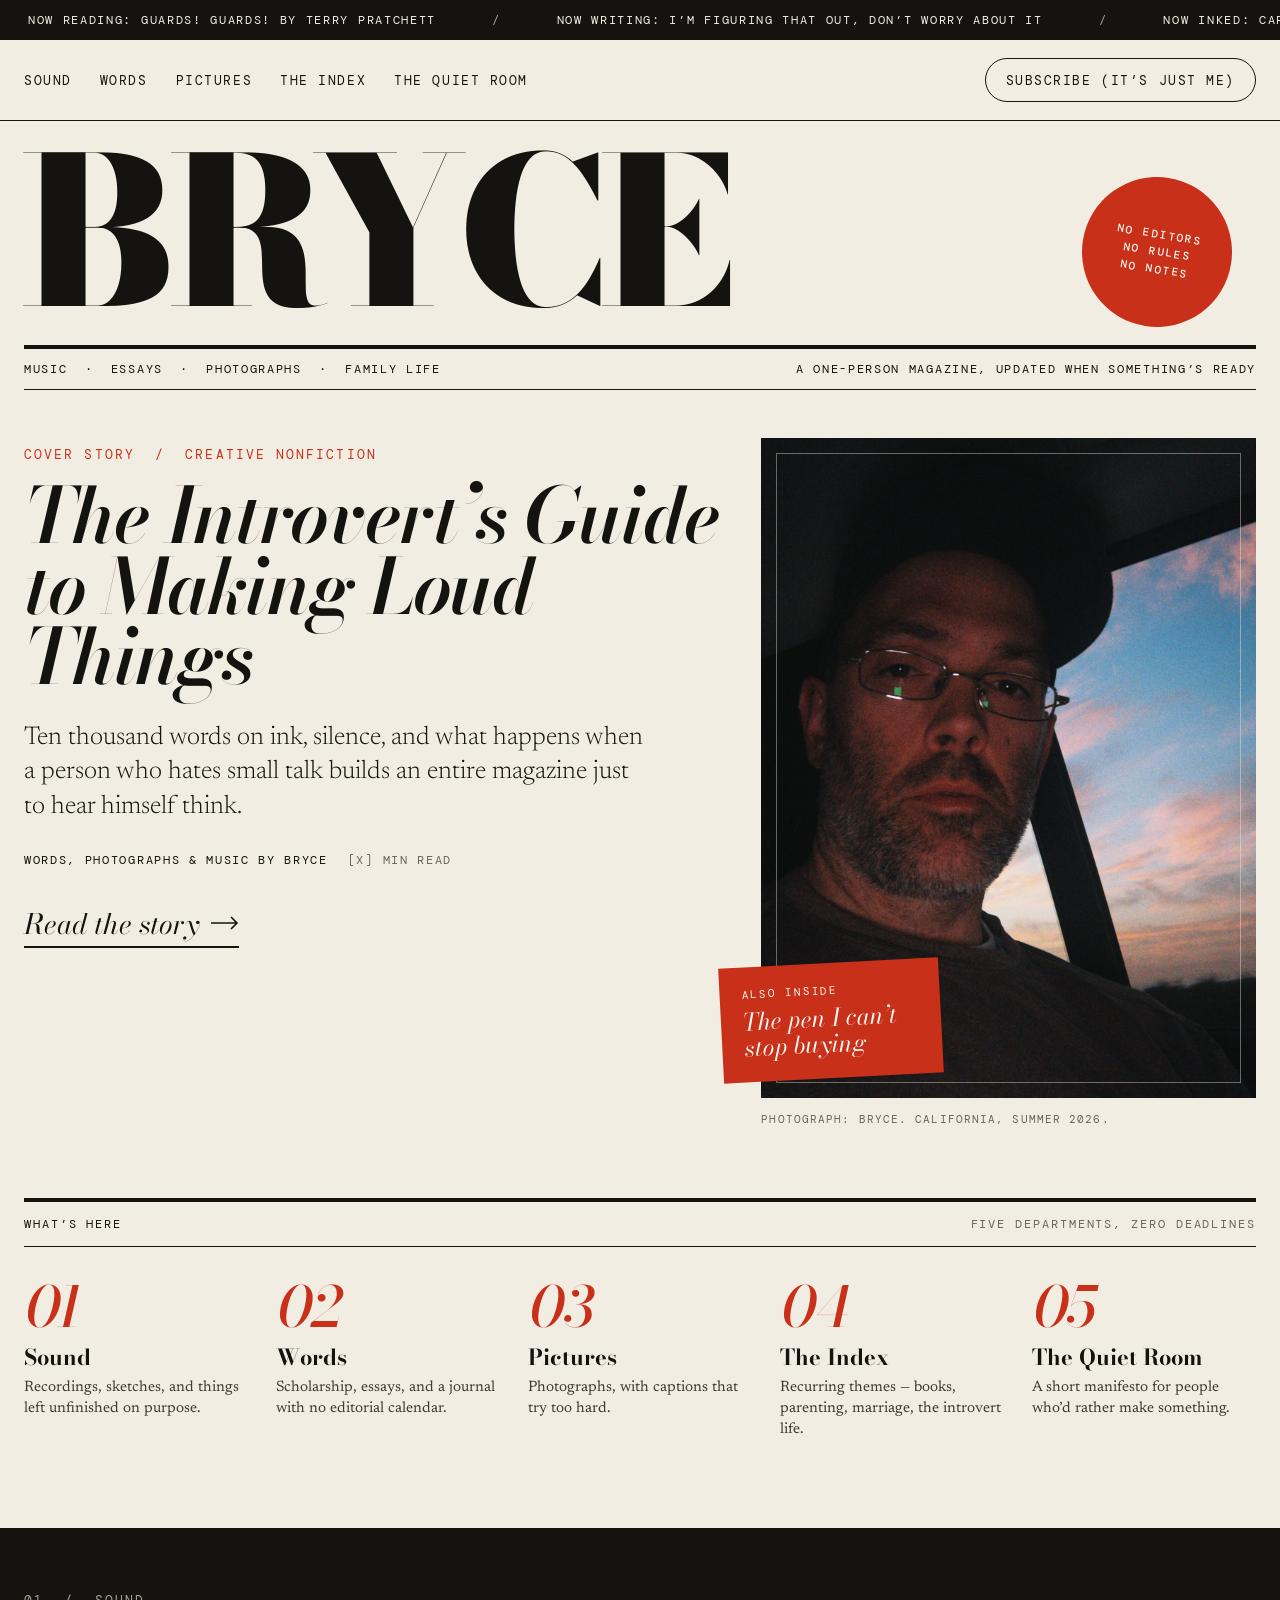
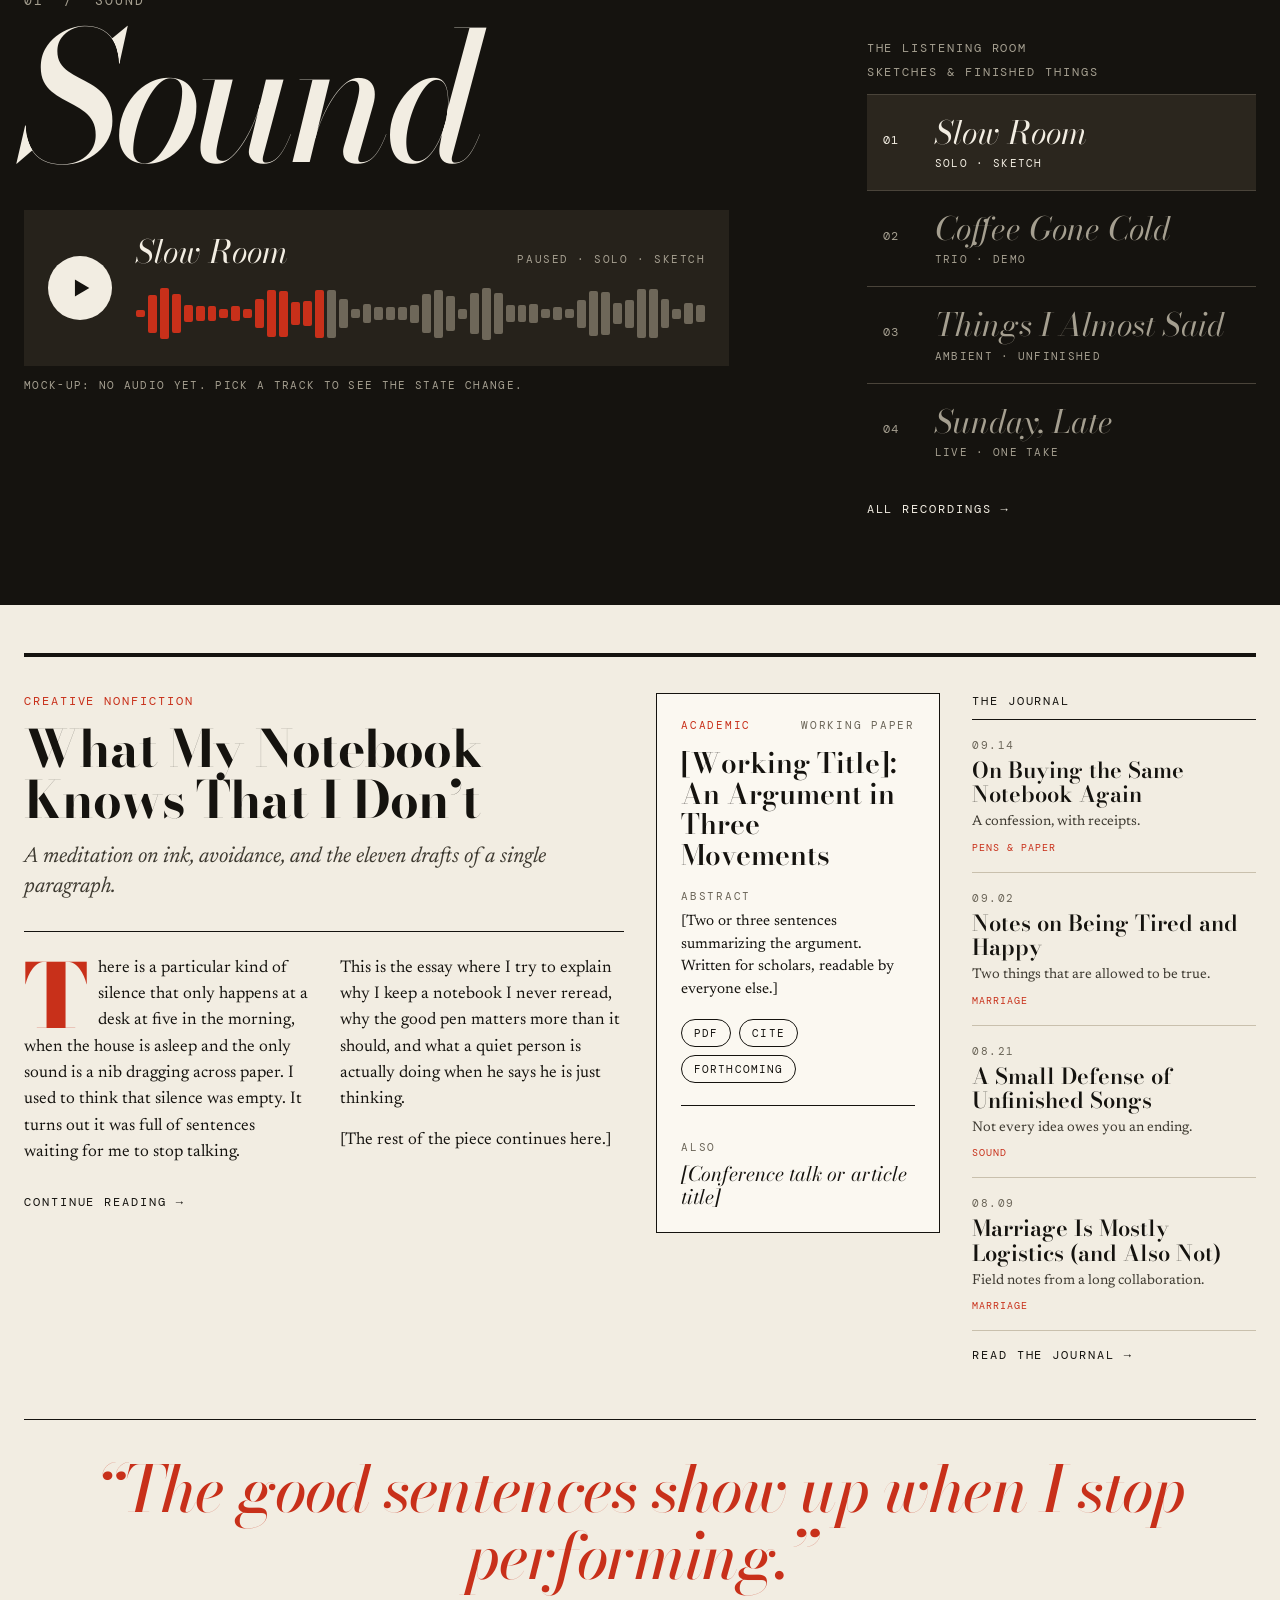
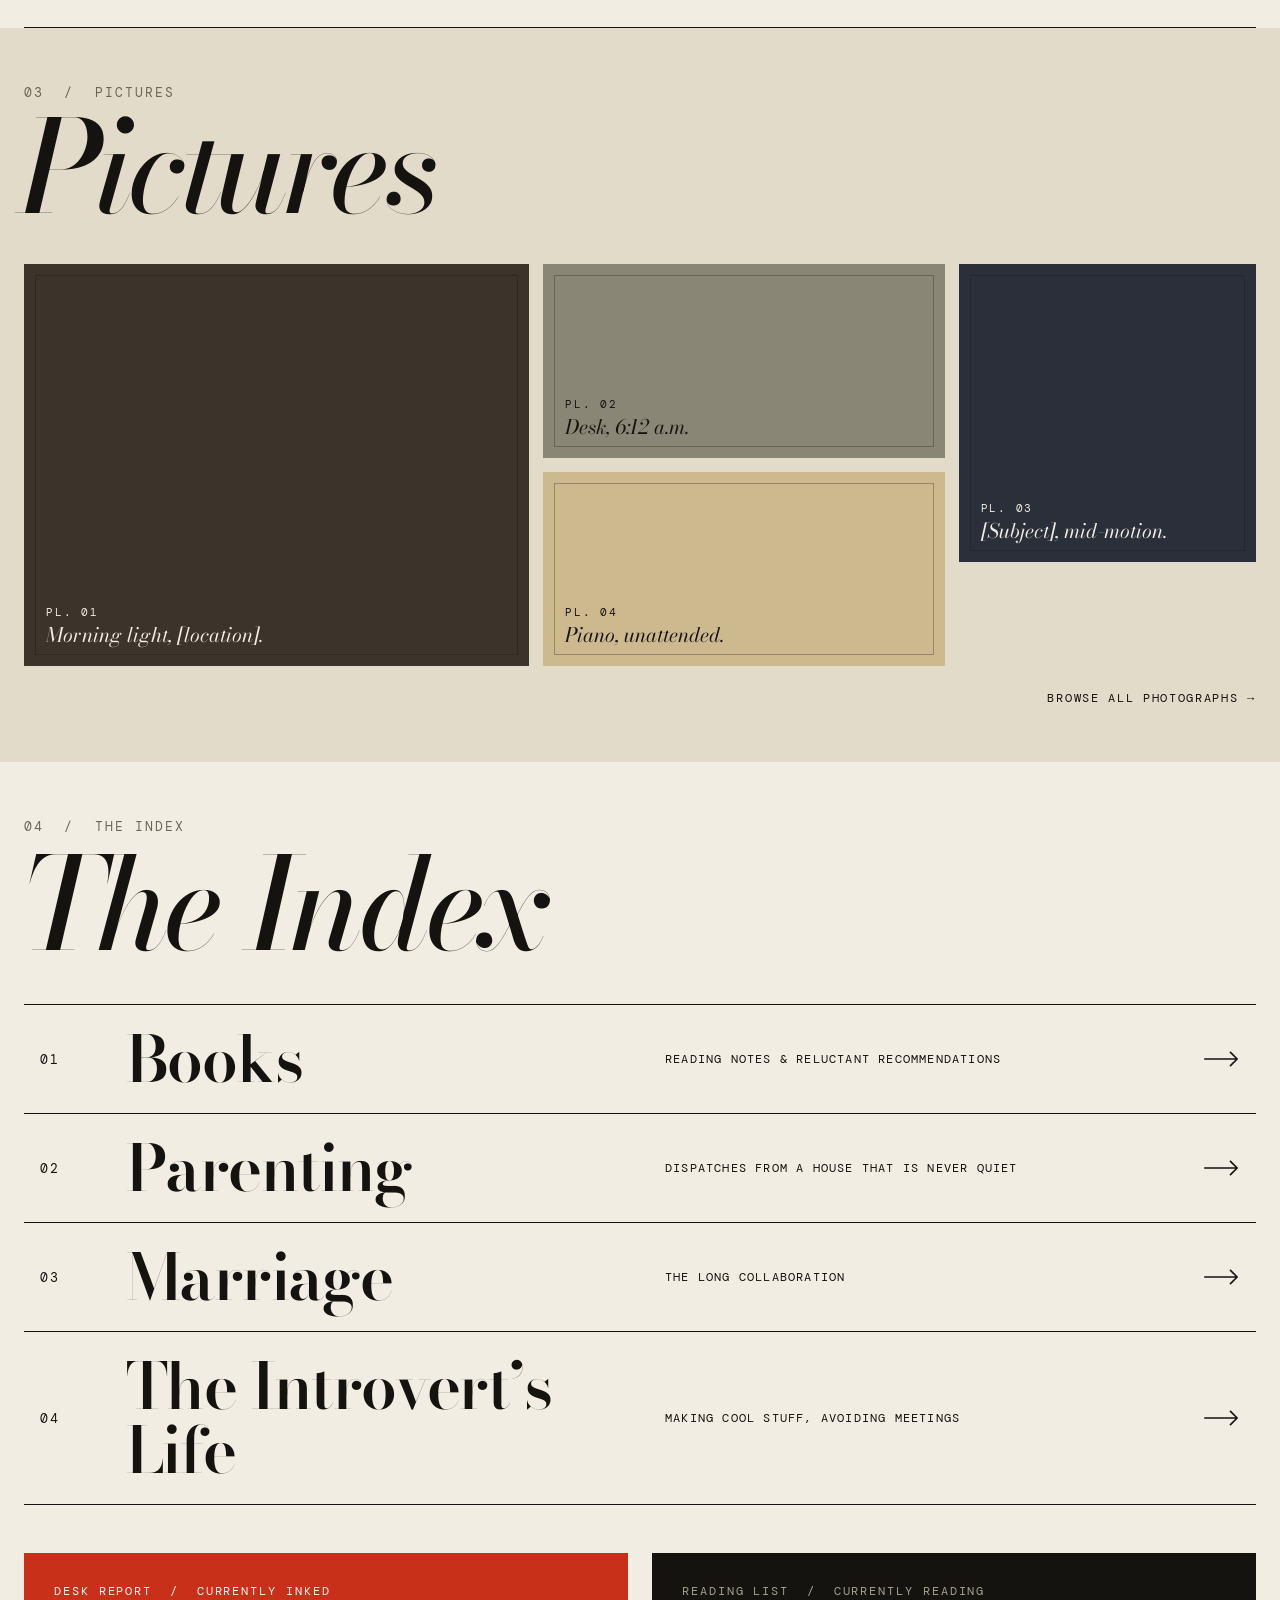
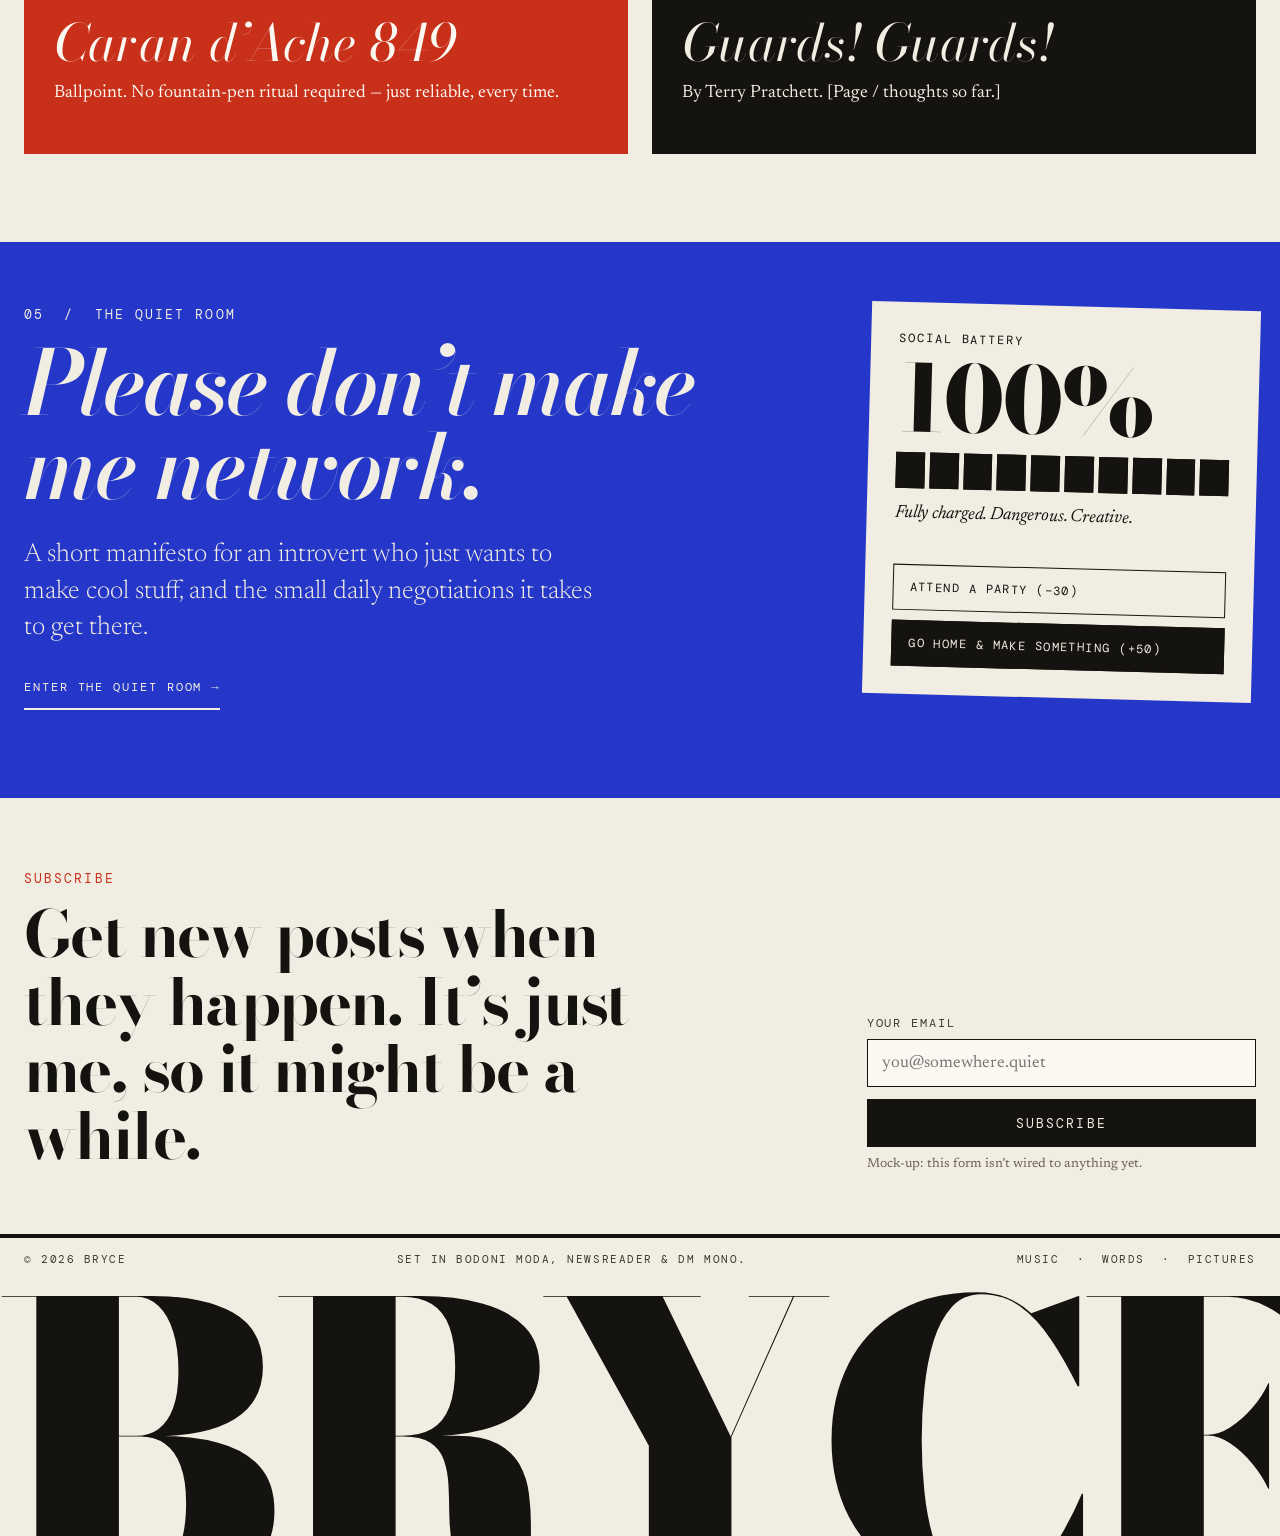
==== index.html @ 4fea15df "Version 1 First upload" ====
<!doctype html>
<html lang="en">
<head>
<meta charset="utf-8">
<meta name="viewport" content="width=device-width, initial-scale=1">
<title>Bryce</title>
<meta name="description" content="A one-person magazine. Music, writing, photographs, and the things I keep circling back to.">
<link rel="preconnect" href="https://fonts.googleapis.com">
<link rel="preconnect" href="https://fonts.gstatic.com" crossorigin>
<link rel="stylesheet" href="https://fonts.googleapis.com/css2?family=Bodoni+Moda:ital,opsz,wght@0,6..96,400..900;1,6..96,400..900&family=DM+Mono:wght@400;500&family=Newsreader:ital,opsz,wght@0,6..72,300..700;1,6..72,300..700&display=swap">
<link rel="stylesheet" href="css/style.css">
</head>
<body>

<div class="ticker">
  <div class="ticker-track" id="ticker-track">
    <!-- duplicated once in JS-free CSS marquee: two copies so the loop is seamless -->
    <span>Now reading: Guards! Guards! by Terry Pratchett</span>
    <span>Now writing: I’m figuring that out, don’t worry about it</span>
    <span>Now inked: Caran d’Ache 849 Ballpoint</span>
    <span>Now listening: [album]</span>
    <span>No editors. No rules. No paid promotion.</span>
    <span>Now reading: Guards! Guards! by Terry Pratchett</span>
    <span>Now writing: I’m figuring that out, don’t worry about it</span>
    <span>Now inked: Caran d’Ache 849 Ballpoint</span>
    <span>Now listening: [album]</span>
    <span>No editors. No rules. No paid promotion.</span>
  </div>
</div>

<nav class="nav">
  <div class="nav-links">
    <a href="sound.html">Sound</a>
    <a href="words.html">Words</a>
    <a href="pictures.html">Pictures</a>
    <a href="the-index.html">The Index</a>
    <a href="quiet-room.html">The Quiet Room</a>
  </div>
  <a class="nav-subscribe" href="#subscribe">Subscribe (it’s just me)</a>
</nav>

<header class="masthead" id="top">
  <h1>Bryce</h1>
  <div class="masthead-badge">No editors<br>No rules<br>No notes</div>
  <div class="masthead-bar">
    <span>Music &nbsp;·&nbsp; Essays &nbsp;·&nbsp; Photographs &nbsp;·&nbsp; Family life</span>
    <span>A one-person magazine, updated when something’s ready</span>
  </div>
</header>

<section class="cover wrap">
  <div class="cover-text">
    <div class="cover-kicker">Cover story &nbsp;/&nbsp; Creative nonfiction</div>
    <h2>The Introvert’s Guide to Making Loud Things</h2>
    <p class="cover-deck">Ten thousand words on ink, silence, and what happens when a person who hates small talk builds an entire magazine just to hear himself think.</p>
    <div class="cover-meta">
      <span>Words, photographs &amp; music by Bryce</span>
      <span class="muted">[X] min read</span>
    </div>
    <a class="cover-cta lnk" href="words.html">Read the story
      <svg width="28" height="14" viewBox="0 0 28 14" fill="none" stroke="#15130F" stroke-width="1.6"><path d="M0 7h26M20 1l6 6-6 6"/></svg>
    </a>
  </div>
  <div class="cover-art">
    <img class="cover-photo" src="images/bryce-cover.jpg" alt="Bryce, cover photograph">
    <div class="cover-sticker">
      <div class="label">Also inside</div>
      <div class="title">The pen I can’t stop buying</div>
    </div>
    <div class="cover-caption">Photograph: Bryce. California, Summer 2026.</div>
  </div>
</section>

<section class="contents wrap">
  <div class="contents-head">
    <span>What’s here</span><span class="muted">Five departments, zero deadlines</span>
  </div>
  <div class="contents-grid">
    <a class="contents-item" href="sound.html"><div class="n">01</div><div class="t">Sound</div><p>Recordings, sketches, and things left unfinished on purpose.</p></a>
    <a class="contents-item" href="words.html"><div class="n">02</div><div class="t">Words</div><p>Scholarship, essays, and a journal with no editorial calendar.</p></a>
    <a class="contents-item" href="pictures.html"><div class="n">03</div><div class="t">Pictures</div><p>Photographs, with captions that try too hard.</p></a>
    <a class="contents-item" href="the-index.html"><div class="n">04</div><div class="t">The Index</div><p>Recurring themes — books, parenting, marriage, the introvert life.</p></a>
    <a class="contents-item" href="quiet-room.html"><div class="n">05</div><div class="t">The Quiet Room</div><p>A short manifesto for people who’d rather make something.</p></a>
  </div>
</section>

<section class="dark">
  <div class="sound-section wrap">
    <div class="sound-main">
      <div class="dept-eyebrow" style="color:var(--dark-mute)">01 &nbsp;/&nbsp; Sound</div>
      <a class="section-link" href="sound.html">
        <h2 style="margin:8px 0 0 -4px;font-family:var(--display);font-style:italic;font-weight:500;font-variation-settings:'opsz' 96;font-size:clamp(56px,14vw,230px);line-height:0.9;letter-spacing:-0.04em;">Sound</h2>
      </a>

      <div class="player">
        <button class="player-btn" id="home-player-btn" aria-label="Play or pause" type="button">
          <svg width="22" height="22" viewBox="0 0 26 26" fill="#15130F"><path d="M7 3v20l17-10z"/></svg>
        </button>
        <div class="player-info">
          <div class="player-row">
            <div class="player-title" id="home-player-title">—</div>
            <div class="player-tag" id="home-player-tag">—</div>
          </div>
          <div class="player-bars" id="home-player-bars"></div>
        </div>
      </div>
      <div class="player-note">Mock-up: no audio yet. Pick a track to see the state change.</div>
    </div>

    <div class="sound-side">
      <div class="track-list-head"><span>The listening room</span><span>Sketches &amp; finished things</span></div>
      <div id="home-track-list"></div>
      <div class="track-foot"><a class="lnk" href="sound.html" style="font-family:var(--mono);font-size:12px;letter-spacing:0.16em;text-transform:uppercase;">All recordings →</a></div>
    </div>
  </div>
</section>

<section class="words-grid wrap">
  <div class="words-cols">
    <article class="feature">
      <div class="feature-kicker">Creative nonfiction</div>
      <a class="section-link" href="words.html"><h2>What My Notebook Knows That I Don’t</h2></a>
      <p class="deck">A meditation on ink, avoidance, and the eleven drafts of a single paragraph.</p>
      <div class="feature-body">
        <p class="dropcap">There is a particular kind of silence that only happens at a desk at five in the morning, when the house is asleep and the only sound is a nib dragging across paper. I used to think that silence was empty. It turns out it was full of sentences waiting for me to stop talking.</p>
        <p>This is the essay where I try to explain why I keep a notebook I never reread, why the good pen matters more than it should, and what a quiet person is actually doing when he says he is just thinking.</p>
        <p>[The rest of the piece continues here.]</p>
      </div>
      <a class="lnk" href="words.html" style="display:inline-block;margin-top:20px;font-family:var(--mono);font-size:12px;letter-spacing:0.16em;text-transform:uppercase;">Continue reading →</a>
    </article>

    <aside class="academic">
      <div class="academic-head"><span class="cat">Academic</span><span class="meta">Working paper</span></div>
      <h3>[Working Title]: An Argument in Three Movements</h3>
      <div class="lbl">Abstract</div>
      <p>[Two or three sentences summarizing the argument. Written for scholars, readable by everyone else.]</p>
      <div class="chips"><span>PDF</span><span>Cite</span><span>Forthcoming</span></div>
      <div class="academic-also">
        <div class="lbl">Also</div>
        <div style="margin-top:8px;font-family:var(--display);font-size:20px;line-height:1.15;font-style:italic;">[Conference talk or article title]</div>
      </div>
    </aside>

    <div class="journal">
      <div class="journal-head">The journal</div>
      <div id="home-journal-list"></div>
      <div style="margin-top:16px;"><a class="lnk" href="words.html" style="font-family:var(--mono);font-size:12px;letter-spacing:0.16em;text-transform:uppercase;">Read the journal →</a></div>
    </div>
  </div>

  <div class="pull-quote"><p>“The good sentences show up when I stop performing.”</p></div>
</section>

<section class="pictures-wrap">
  <div class="dept-hero wrap" style="padding-bottom:0;">
    <div class="dept-eyebrow">03 &nbsp;/&nbsp; Pictures</div>
    <a class="section-link" href="pictures.html"><h1 style="font-size:clamp(48px,10vw,150px);">Pictures</h1></a>
  </div>
  <div class="mosaic wrap">
    <figure style="grid-column:1/6;grid-row:span 4;background:#3B342B;">
      <figcaption class="on-dark"><span class="pl">PL. 01</span><div class="cap">Morning light, [location].</div></figcaption>
    </figure>
    <figure style="grid-column:6/10;grid-row:span 2;background:#8A8676;">
      <figcaption class="on-light"><span class="pl">PL. 02</span><div class="cap">Desk, 6:12 a.m.</div></figcaption>
    </figure>
    <figure style="grid-column:10/13;grid-row:span 3;background:#2A2F3A;">
      <figcaption class="on-dark"><span class="pl">PL. 03</span><div class="cap">[Subject], mid-motion.</div></figcaption>
    </figure>
    <figure style="grid-column:6/10;grid-row:span 2;background:#CDB98E;">
      <figcaption class="on-light"><span class="pl">PL. 04</span><div class="cap">Piano, unattended.</div></figcaption>
    </figure>
  </div>
  <div class="wrap" style="padding:24px 24px 56px;text-align:right;">
    <a class="lnk" href="pictures.html" style="font-family:var(--mono);font-size:12px;letter-spacing:0.14em;text-transform:uppercase;">Browse all photographs →</a>
  </div>
</section>

<section class="wrap" style="padding:56px 24px 0;">
  <div class="dept-eyebrow">04 &nbsp;/&nbsp; The Index</div>
  <a class="section-link" href="the-index.html"><h2 style="margin:8px 0 0 -4px;font-family:var(--display);font-style:italic;font-weight:500;font-variation-settings:'opsz' 96;font-size:clamp(40px,10vw,150px);line-height:0.95;letter-spacing:-0.035em;">The Index</h2></a>
</section>

<section class="index-rows wrap">
  <div class="list">
    <a class="index-row" href="the-index.html">
      <span class="n">01</span><span class="name">Books</span><span class="line">Reading notes &amp; reluctant recommendations</span>
      <svg class="arrow" width="36" height="16" viewBox="0 0 40 18" fill="none" stroke="currentColor" stroke-width="1.8"><path d="M0 9h37M29 1l8 8-8 8"/></svg>
    </a>
    <a class="index-row" href="the-index.html">
      <span class="n">02</span><span class="name">Parenting</span><span class="line">Dispatches from a house that is never quiet</span>
      <svg class="arrow" width="36" height="16" viewBox="0 0 40 18" fill="none" stroke="currentColor" stroke-width="1.8"><path d="M0 9h37M29 1l8 8-8 8"/></svg>
    </a>
    <a class="index-row" href="the-index.html">
      <span class="n">03</span><span class="name">Marriage</span><span class="line">The long collaboration</span>
      <svg class="arrow" width="36" height="16" viewBox="0 0 40 18" fill="none" stroke="currentColor" stroke-width="1.8"><path d="M0 9h37M29 1l8 8-8 8"/></svg>
    </a>
    <a class="index-row" href="the-index.html">
      <span class="n">04</span><span class="name">The Introvert’s Life</span><span class="line">Making cool stuff, avoiding meetings</span>
      <svg class="arrow" width="36" height="16" viewBox="0 0 40 18" fill="none" stroke="currentColor" stroke-width="1.8"><path d="M0 9h37M29 1l8 8-8 8"/></svg>
    </a>
  </div>
</section>

<section class="desk-reports wrap">
  <div class="desk-card red">
    <div class="lbl">Desk report &nbsp;/&nbsp; Currently inked</div>
    <div class="big">Caran d’Ache 849</div>
    <p>Ballpoint. No fountain-pen ritual required — just reliable, every time.</p>
  </div>
  <div class="desk-card dark">
    <div class="lbl" style="color:var(--dark-mute)">Reading list &nbsp;/&nbsp; Currently reading</div>
    <div class="big">Guards! Guards!</div>
    <p>By Terry Pratchett. [Page / thoughts so far.]</p>
  </div>
</section>

<section class="quiet-wrap">
  <div class="quiet-hero wrap">
    <div class="quiet-text">
      <div class="dept-eyebrow" style="color:var(--dark-text)">05 &nbsp;/&nbsp; The Quiet Room</div>
      <a class="section-link" href="quiet-room.html"><h1>Please don’t make me network.</h1></a>
      <p class="lede">A short manifesto for an introvert who just wants to make cool stuff, and the small daily negotiations it takes to get there.</p>
      <a class="lnk" href="quiet-room.html" style="display:inline-flex;align-items:center;min-height:44px;margin-top:20px;font-family:var(--mono);font-size:12px;letter-spacing:0.16em;text-transform:uppercase;border-bottom:2px solid var(--dark-text);">Enter the quiet room →</a>
    </div>
    <div class="battery-card">
      <div class="lbl">Social battery</div>
      <div class="battery-pct" id="home-battery-pct">100%</div>
      <div class="battery-segments" id="home-battery-segments"></div>
      <div class="battery-msg" id="home-battery-msg"></div>
      <div class="battery-buttons">
        <button type="button" id="home-battery-party">Attend a party (−30)</button>
        <button type="button" class="fill" id="home-battery-home">Go home &amp; make something (+50)</button>
      </div>
    </div>
  </div>
</section>

<section class="subscribe wrap" id="subscribe">
  <div class="subscribe-grid">
    <div class="subscribe-text">
      <div class="kicker">Subscribe</div>
      <h2>Get new posts when they happen. It’s just me, so it might be a while.</h2>
    </div>
    <div class="subscribe-form">
      <label for="email">Your email</label>
      <input id="email" type="email" placeholder="you@somewhere.quiet">
      <button type="button">Subscribe</button>
      <div class="subscribe-note">Mock-up: this form isn’t wired to anything yet.</div>
    </div>
  </div>
</section>

<footer class="site-footer wrap">
  <span>© 2026 Bryce</span>
  <span>Set in Bodoni Moda, Newsreader &amp; DM Mono.</span>
  <span>Music &nbsp;·&nbsp; Words &nbsp;·&nbsp; Pictures</span>
</footer>
<div class="wordmark-strip"><div>Bryce</div></div>

<script src="js/script.js"></script>
<script>
  loadJournal('home-journal-list', 4);
  loadSound({
    playerTitleId: 'home-player-title',
    playerTagId: 'home-player-tag',
    playerBtnId: 'home-player-btn',
    playerBarsId: 'home-player-bars',
    listId: 'home-track-list'
  });
  initBattery({
    pctId: 'home-battery-pct',
    segmentsId: 'home-battery-segments',
    msgId: 'home-battery-msg',
    partyBtnId: 'home-battery-party',
    homeBtnId: 'home-battery-home'
  });
</script>
</body>
</html>
---- css/style.css ----
/* ============================================================
   Bryce — shared stylesheet
   One file, used by every page. Edit here to change the look
   of the whole site at once.
   ============================================================ */

:root {
  --paper: #F2EDE2;
  --paper-dark: #E3DBC9;
  --ink: #15130F;
  --ink-soft: #3E3A31;
  --ink-mute: #6B6558;
  --rule: #15130F;
  --accent: #C8301A;
  --blue: #2437C8;
  --cream-card: #FBF8F1;
  --dark-bg: #15130F;
  --dark-card: #26221B;
  --dark-row: #2B261E;
  --dark-text: #F2EDE2;
  --dark-mute: #A59F90;
  --dark-rule: #4A443A;

  --serif: 'Newsreader', Georgia, serif;
  --display: 'Bodoni Moda', serif;
  --mono: 'DM Mono', monospace;
}

* { box-sizing: border-box; }

html {
  scroll-behavior: smooth;
  scroll-padding-top: env(safe-area-inset-top, 0px);
}

body {
  margin: 0;
  background: var(--paper);
  color: var(--ink);
  font-family: var(--serif);
  -webkit-font-smoothing: antialiased;
}

a { color: inherit; text-decoration: none; }
a:focus-visible, button:focus-visible, input:focus-visible {
  outline: 3px solid var(--blue);
  outline-offset: 3px;
}

@media (prefers-reduced-motion: reduce) {
  html { scroll-behavior: auto; }
  * { animation-duration: 0.01ms !important; animation-iteration-count: 1 !important; }
}

.wrap { max-width: 1440px; margin: 0 auto; }

/* ---------- Ticker ---------- */
.ticker {
  background: var(--dark-bg);
  color: var(--dark-text);
  height: 40px;
  overflow: hidden;
  display: flex;
  align-items: center;
  font-family: var(--mono);
  font-size: 12px;
  letter-spacing: 0.14em;
  text-transform: uppercase;
}
.ticker-track {
  display: flex;
  width: max-content;
  animation: tick 70s linear infinite;
}
.ticker-track span { white-space: nowrap; padding: 0 28px; }
.ticker-track span::after { content: "/"; padding-left: 56px; color: var(--dark-mute); }
@keyframes tick { from { transform: translateX(0); } to { transform: translateX(-50%); } }

/* ---------- Nav ---------- */
.nav {
  display: flex;
  justify-content: space-between;
  align-items: center;
  padding: 18px 24px;
  border-bottom: 1px solid var(--rule);
  font-family: var(--mono);
  font-size: 13px;
  letter-spacing: 0.12em;
  text-transform: uppercase;
  flex-wrap: wrap;
  gap: 12px;
}
.nav-home {
  font-family: var(--display);
  font-style: italic;
  font-size: 22px;
  letter-spacing: 0;
  text-transform: none;
}
.nav-links { display: flex; gap: 28px; flex-wrap: wrap; }
.nav a:hover,
.lnk:hover { text-decoration: underline; text-underline-offset: 5px; text-decoration-thickness: 2px; }
.nav-current { color: var(--accent); }
.nav-subscribe {
  display: flex;
  align-items: center;
  min-height: 44px;
  padding: 0 20px;
  border: 1.5px solid var(--rule);
  border-radius: 999px;
}

/* dark-section nav variant */
.nav--dark { border-bottom-color: rgba(242,237,226,0.3); color: var(--dark-text); }
.nav--dark .nav-current { text-decoration: underline; text-underline-offset: 5px; color: var(--dark-text); }

/* ---------- Masthead (home only) ---------- */
.masthead {
  position: relative;
  padding: 28px 24px 0;
}
.masthead h1 {
  margin: 0 0 0 -4px;
  font-family: var(--display);
  font-weight: 900;
  font-variation-settings: 'opsz' 96;
  font-size: clamp(64px, 16vw, 340px);
  line-height: 0.82;
  letter-spacing: -0.045em;
  text-transform: uppercase;
}
.masthead-badge {
  position: absolute;
  top: 56px;
  right: 48px;
  width: 150px;
  height: 150px;
  border-radius: 50%;
  background: var(--accent);
  color: var(--cream-card);
  display: flex;
  align-items: center;
  justify-content: center;
  text-align: center;
  transform: rotate(9deg);
  font-family: var(--mono);
  font-weight: 500;
  font-size: 11px;
  letter-spacing: 0.14em;
  line-height: 1.6;
  text-transform: uppercase;
}
.masthead-bar {
  margin-top: 28px;
  display: flex;
  justify-content: space-between;
  align-items: center;
  flex-wrap: wrap;
  gap: 8px;
  padding: 12px 0;
  border-top: 4px solid var(--rule);
  border-bottom: 1px solid var(--rule);
  font-family: var(--mono);
  font-size: 12px;
  letter-spacing: 0.14em;
  text-transform: uppercase;
}

/* ---------- Department hero (section pages) ---------- */
.dept-hero { padding: 56px 24px 0; }
.dept-eyebrow {
  font-family: var(--mono);
  font-size: 13px;
  letter-spacing: 0.16em;
  text-transform: uppercase;
  color: var(--ink-mute);
}
.dept-hero h1 {
  margin: 8px 0 0 -4px;
  font-family: var(--display);
  font-style: italic;
  font-weight: 500;
  font-variation-settings: 'opsz' 96;
  font-size: clamp(56px, 14vw, 230px);
  line-height: 0.9;
  letter-spacing: -0.04em;
}
.dept-hero p {
  margin: 24px 0 0;
  max-width: 640px;
  font-size: clamp(18px, 2.4vw, 24px);
  line-height: 1.4;
  font-weight: 300;
  color: var(--ink-soft);
}
.section-link { display: block; text-decoration: none; color: inherit; }

/* ---------- Cover story ---------- */
.cover {
  padding: 48px 24px 72px;
  display: grid;
  grid-template-columns: repeat(12, minmax(0,1fr));
  gap: 32px;
  align-items: start;
}
.cover-text { grid-column: 1 / span 7; padding-top: 8px; }
.cover-kicker { font-family: var(--mono); font-size: 13px; letter-spacing: 0.16em; text-transform: uppercase; color: var(--accent); }
.cover-text h2 {
  margin: 18px 0 0;
  font-family: var(--display);
  font-style: italic;
  font-weight: 600;
  font-variation-settings: 'opsz' 96;
  font-size: clamp(36px, 6vw, 112px);
  line-height: 0.92;
  letter-spacing: -0.025em;
}
.cover-deck { margin: 28px 0 0; max-width: 620px; font-size: clamp(17px, 2vw, 26px); line-height: 1.35; font-weight: 300; }
.cover-meta { margin-top: 28px; display: flex; flex-wrap: wrap; align-items: center; gap: 20px; font-family: var(--mono); font-size: 12px; letter-spacing: 0.14em; text-transform: uppercase; }
.cover-meta .muted { color: var(--ink-mute); }
.cover-cta { display: inline-flex; align-items: center; gap: 12px; margin-top: 32px; min-height: 48px; font-family: var(--display); font-size: clamp(18px, 2.4vw, 28px); font-style: italic; border-bottom: 2px solid var(--rule); }
.cover-art { grid-column: 8 / span 5; position: relative; }
.cover-photo { display: block; width: 100%; height: 660px; object-fit: cover; outline: 1px solid rgba(242,237,226,0.4); outline-offset: -16px; }
.cover-sticker {
  position: absolute; left: -40px; bottom: 48px; width: 220px;
  padding: 20px 22px; background: var(--accent); color: var(--cream-card);
  transform: rotate(-3deg);
}
.cover-sticker .label { font-family: var(--mono); font-size: 11px; letter-spacing: 0.16em; text-transform: uppercase; }
.cover-sticker .title { margin-top: 8px; font-family: var(--display); font-style: italic; font-size: 24px; line-height: 1.1; }
.cover-caption { margin-top: 14px; font-family: var(--mono); font-size: 11px; letter-spacing: 0.1em; text-transform: uppercase; color: var(--ink-mute); }

/* ---------- Contents list ---------- */
.contents { padding: 0 24px 88px; }
.contents-head {
  display: flex; justify-content: space-between; align-items: baseline; flex-wrap: wrap; gap: 8px;
  padding: 14px 0; border-top: 4px solid var(--rule); border-bottom: 1px solid var(--rule);
  font-family: var(--mono); font-size: 12px; letter-spacing: 0.16em; text-transform: uppercase;
}
.contents-head .muted { color: var(--ink-mute); }
.contents-grid {
  margin-top: 32px; display: grid;
  grid-template-columns: repeat(5, minmax(0,1fr));
  gap: 28px;
}
.contents-item .n { font-family: var(--display); font-style: italic; font-weight: 500; font-size: 56px; line-height: 1; color: var(--accent); }
.contents-item .t { margin-top: 10px; font-family: var(--display); font-weight: 700; font-size: 22px; line-height: 1.1; }
.contents-item p { margin: 8px 0 0; font-size: 15px; line-height: 1.4; color: var(--ink-soft); }

/* ---------- Dark sections (Sound) ---------- */
.dark { background: var(--dark-bg); color: var(--dark-text); }
.sound-section { padding: 64px 24px 88px; display: grid; grid-template-columns: repeat(12, minmax(0,1fr)); gap: 32px; align-items: start; }
.sound-main { grid-column: 1 / span 7; }
.sound-side { grid-column: 9 / span 4; padding-top: 48px; }

.keyboard { width: 100%; max-width: 700px; display: block; margin-top: 24px; }

.player {
  margin-top: 32px; max-width: 900px; padding: 24px; background: var(--dark-card);
  display: flex; align-items: center; gap: 24px;
}
.player-btn {
  flex: none; width: 64px; height: 64px; border-radius: 50%; border: 0; background: var(--dark-text);
  display: flex; align-items: center; justify-content: center; cursor: pointer;
}
.player-info { flex-grow: 1; min-width: 0; }
.player-row { display: flex; justify-content: space-between; align-items: baseline; gap: 16px; flex-wrap: wrap; }
.player-title { font-family: var(--display); font-style: italic; font-size: clamp(22px, 3vw, 32px); line-height: 1.1; }
.player-tag { font-family: var(--mono); font-size: 11px; letter-spacing: 0.14em; text-transform: uppercase; color: var(--dark-mute); white-space: nowrap; }
.player-bars { margin-top: 16px; display: flex; align-items: center; gap: 3px; height: 56px; }
.player-bars div { flex: 1; border-radius: 2px; background: #6E6759; }
.player-note { margin-top: 12px; font-family: var(--mono); font-size: 11px; letter-spacing: 0.12em; text-transform: uppercase; color: var(--dark-mute); }

.track-list-head { display: flex; justify-content: space-between; padding-bottom: 14px; font-family: var(--mono); font-size: 12px; letter-spacing: 0.16em; text-transform: uppercase; color: var(--dark-mute); flex-wrap: wrap; gap: 8px; }
.track-row {
  display: grid; grid-template-columns: 40px minmax(0,1fr); row-gap: 6px; column-gap: 12px; align-items: baseline;
  width: 100%; box-sizing: border-box; padding: 20px 16px; border: 0; border-top: 1px solid var(--dark-rule);
  text-align: left; cursor: pointer; font-family: var(--display); background: transparent; color: var(--dark-mute);
}
.track-row.active { background: var(--dark-row); color: var(--dark-text); }
.track-row .n { font-family: var(--mono); font-size: 12px; letter-spacing: 0.1em; }
.track-row .t { font-style: italic; font-size: clamp(20px, 2.6vw, 32px); line-height: 1.1; }
.track-row .tag { grid-column: 2; font-family: var(--mono); font-size: 11px; letter-spacing: 0.12em; text-transform: uppercase; }
.track-foot { margin-top: 22px; }

/* ---------- Words layout ---------- */
.words-grid { padding: 48px 24px 0; }
.words-cols { padding-top: 36px; border-top: 4px solid var(--rule); display: grid; grid-template-columns: repeat(12, minmax(0,1fr)); gap: 32px; align-items: start; }
.feature { grid-column: 1 / span 6; }
.feature-kicker { font-family: var(--mono); font-size: 12px; letter-spacing: 0.16em; text-transform: uppercase; color: var(--accent); }
.feature h2 { margin: 14px 0 0; font-family: var(--display); font-weight: 700; font-variation-settings: 'opsz' 96; font-size: clamp(30px, 4vw, 60px); line-height: 1; letter-spacing: -0.02em; }
.feature .deck { margin: 18px 0 0; font-size: clamp(16px, 2vw, 22px); line-height: 1.35; font-style: italic; color: var(--ink-soft); }
.feature-body { margin-top: 28px; padding-top: 24px; border-top: 1px solid var(--rule); column-count: 2; column-gap: 32px; font-size: 17px; line-height: 1.55; }
.feature-body p { margin: 0 0 14px; }
.dropcap::first-letter { font-family: var(--display); font-weight: 900; font-size: 5.2em; float: left; line-height: 0.78; padding: 6px 10px 0 0; color: var(--accent); }

.academic { grid-column: 7 / span 3; background: var(--cream-card); border: 1.5px solid var(--rule); padding: 24px; }
.academic-head { display: flex; justify-content: space-between; font-family: var(--mono); font-size: 11px; letter-spacing: 0.16em; text-transform: uppercase; }
.academic-head .cat { color: var(--accent); }
.academic-head .meta { color: var(--ink-mute); }
.academic h3 { margin: 16px 0 0; font-family: var(--display); font-weight: 600; font-size: 28px; line-height: 1.1; }
.academic .lbl { margin-top: 18px; font-family: var(--mono); font-size: 11px; letter-spacing: 0.16em; text-transform: uppercase; color: var(--ink-mute); }
.academic p { margin: 8px 0 0; font-size: 15px; line-height: 1.5; }
.chips { margin-top: 18px; display: flex; flex-wrap: wrap; gap: 8px; font-family: var(--mono); font-size: 11px; letter-spacing: 0.1em; text-transform: uppercase; }
.chips span { padding: 6px 12px; border: 1px solid var(--rule); border-radius: 999px; }
.academic-also { margin-top: 22px; padding-top: 16px; border-top: 1px solid var(--rule); }

.journal { grid-column: 10 / span 3; }
.journal-head { padding-bottom: 10px; border-bottom: 1.5px solid var(--rule); font-family: var(--mono); font-size: 12px; letter-spacing: 0.16em; text-transform: uppercase; }
.journal-entry { display: block; padding: 18px 0; border-bottom: 1px solid #C9C0AD; }
.journal-entry .date { font-family: var(--mono); font-size: 11px; letter-spacing: 0.14em; color: var(--ink-mute); }
.journal-entry .t { margin-top: 6px; font-family: var(--display); font-weight: 600; font-size: 22px; line-height: 1.12; }
.journal-entry .line { margin-top: 6px; font-size: 14px; line-height: 1.4; color: var(--ink-soft); }
.journal-entry .tag { margin-top: 8px; font-family: var(--mono); font-size: 10px; letter-spacing: 0.1em; text-transform: uppercase; color: var(--accent); }
.journal-empty { padding: 18px 0; font-size: 14px; color: var(--ink-mute); }

.pull-quote { margin-top: 56px; padding: 36px 24px; border-top: 1px solid var(--rule); border-bottom: 1px solid var(--rule); text-align: center; }
.pull-quote p { margin: 0; font-family: var(--display); font-style: italic; font-weight: 500; font-variation-settings: 'opsz' 96; font-size: clamp(28px, 5vw, 88px); line-height: 1.05; letter-spacing: -0.025em; color: var(--accent); }

/* ---------- Pictures ---------- */
.pictures-wrap { background: var(--paper-dark); }
.mosaic {
  padding: 40px 24px 0; display: grid;
  grid-template-columns: repeat(12, minmax(0,1fr));
  grid-auto-rows: 90px;
  gap: 14px;
}
.mosaic figure { margin: 0; position: relative; outline: 1px solid rgba(21,19,15,0.3); outline-offset: -12px; }
.mosaic figcaption { position: absolute; left: 22px; bottom: 20px; right: 22px; }
.mosaic figcaption .pl { font-family: var(--mono); font-size: 11px; letter-spacing: 0.16em; }
.mosaic figcaption .cap { margin-top: 4px; font-family: var(--display); font-style: italic; font-size: 20px; line-height: 1.1; }
.on-light { color: var(--ink); }
.on-dark { color: var(--dark-text); }

.contact-sheet { padding: 48px 24px 88px; }
.contact-sheet .frame { background: var(--dark-bg); padding: 12px 16px 14px; }
.sprocket { height: 9px; background: repeating-linear-gradient(90deg, var(--paper-dark) 0 10px, transparent 10px 24px); opacity: 0.9; }
.contact-strip { margin: 10px 0; display: flex; gap: 10px; overflow-x: auto; }
.contact-strip .shot { flex: 1 0 90px; height: 100px; position: relative; min-width: 90px; }
.contact-strip .shot span { position: absolute; left: 6px; bottom: 6px; font-family: var(--mono); font-size: 10px; letter-spacing: 0.1em; color: var(--dark-text); }
.contact-foot { margin-top: 14px; font-family: var(--mono); font-size: 12px; letter-spacing: 0.14em; text-transform: uppercase; color: var(--ink-mute); }

/* ---------- The Index ---------- */
.index-rows { padding: 40px 24px 0; }
.index-rows .list { border-bottom: 1px solid var(--rule); }
.index-row {
  display: grid; grid-template-columns: 70px minmax(0,1fr) 1fr 36px; align-items: center; column-gap: 16px;
  padding: 22px 16px; border-top: 1px solid var(--rule); transition: background .2s, color .2s;
}
.index-row:hover { background: var(--dark-bg); color: var(--dark-text); }
.index-row:hover .arrow { transform: translateX(10px); }
.index-row .n { font-family: var(--mono); font-size: 13px; letter-spacing: 0.14em; }
.index-row .name { font-family: var(--display); font-weight: 600; font-variation-settings: 'opsz' 96; font-size: clamp(32px, 5vw, 80px); line-height: 1; letter-spacing: -0.025em; }
.index-row .line { font-family: var(--mono); font-size: 12px; letter-spacing: 0.1em; text-transform: uppercase; line-height: 1.6; }
.index-row .arrow { transition: transform .2s; justify-self: end; }

.desk-reports { padding: 48px 24px 88px; display: grid; grid-template-columns: repeat(2, minmax(0,1fr)); gap: 24px; }
.desk-card { padding: 30px; }
.desk-card.red { background: var(--accent); color: var(--cream-card); }
.desk-card.dark { background: var(--dark-bg); color: var(--dark-text); }
.desk-card .lbl { font-family: var(--mono); font-size: 12px; letter-spacing: 0.16em; text-transform: uppercase; }
.desk-card .big { margin-top: 18px; font-family: var(--display); font-style: italic; font-size: clamp(32px, 4vw, 52px); line-height: 1; }
.desk-card p { margin-top: 12px; font-size: 18px; line-height: 1.4; }

/* ---------- Quiet Room ---------- */
.quiet-wrap { background: var(--blue); color: var(--dark-text); }
.quiet-hero { padding: 64px 24px 88px; display: grid; grid-template-columns: repeat(12, minmax(0,1fr)); gap: 32px; align-items: start; }
.quiet-text { grid-column: 1 / span 7; }
.quiet-text h1 { margin: 18px 0 0; font-family: var(--display); font-style: italic; font-weight: 600; font-variation-settings: 'opsz' 96; font-size: clamp(32px, 7vw, 124px); line-height: 0.94; letter-spacing: -0.03em; }
.quiet-text p.lede { margin: 28px 0 0; max-width: 580px; font-size: clamp(18px, 2.4vw, 26px); line-height: 1.4; font-weight: 300; }
.quiet-text .manifesto { margin-top: 32px; max-width: 580px; font-size: 18px; line-height: 1.6; }
.quiet-text .manifesto p { margin: 0 0 16px; }

.battery-card { grid-column: 9 / span 4; background: var(--paper); color: var(--ink); padding: 28px; transform: rotate(1.5deg); }
.battery-card .lbl { font-family: var(--mono); font-size: 12px; letter-spacing: 0.16em; text-transform: uppercase; }
.battery-pct { margin-top: 6px; font-family: var(--display); font-weight: 800; font-variation-settings: 'opsz' 96; font-size: 92px; line-height: 1; letter-spacing: -0.03em; }
.battery-segments { margin-top: 8px; display: flex; gap: 5px; }
.battery-segments div { flex: 1; height: 36px; border: 2px solid var(--rule); background: transparent; }
.battery-msg { margin-top: 14px; min-height: 48px; font-size: 18px; line-height: 1.3; font-style: italic; }
.battery-buttons { margin-top: 14px; display: flex; flex-direction: column; gap: 10px; }
.battery-buttons button {
  min-height: 46px; padding: 0 16px; border: 1.5px solid var(--rule); background: transparent; color: var(--rule);
  font-family: var(--mono); font-size: 12px; letter-spacing: 0.12em; text-transform: uppercase; text-align: left; cursor: pointer;
}
.battery-buttons button.fill { background: var(--rule); color: var(--paper); }

/* ---------- Subscribe + footer (home) ---------- */
.subscribe { padding: 72px 24px 0; }
.subscribe-grid { display: grid; grid-template-columns: repeat(12, minmax(0,1fr)); gap: 32px; align-items: end; }
.subscribe-text { grid-column: 1 / span 7; }
.subscribe-text .kicker { font-family: var(--mono); font-size: 13px; letter-spacing: 0.16em; text-transform: uppercase; color: var(--accent); }
.subscribe-text h2 { margin: 14px 0 0; font-family: var(--display); font-weight: 700; font-variation-settings: 'opsz' 96; font-size: clamp(30px, 5vw, 76px); line-height: 1.05; letter-spacing: -0.025em; }
.subscribe-form { grid-column: 9 / span 4; }
.subscribe-form label { display: block; font-family: var(--mono); font-size: 12px; letter-spacing: 0.16em; text-transform: uppercase; color: var(--ink-soft); }
.subscribe-form input { box-sizing: border-box; width: 100%; height: 48px; margin-top: 8px; padding: 0 14px; border: 1.5px solid var(--rule); background: var(--cream-card); font-family: var(--serif); font-size: 17px; color: var(--ink); }
.subscribe-form button { margin-top: 12px; width: 100%; min-height: 48px; border: 0; background: var(--rule); color: var(--paper); font-family: var(--mono); font-size: 13px; letter-spacing: 0.16em; text-transform: uppercase; cursor: pointer; }
.subscribe-note { margin-top: 10px; font-size: 13px; color: var(--ink-mute); }

.site-footer { margin-top: 64px; padding: 14px 24px; display: flex; justify-content: space-between; flex-wrap: wrap; gap: 8px; border-top: 4px solid var(--rule); font-family: var(--mono); font-size: 11px; letter-spacing: 0.14em; text-transform: uppercase; color: var(--ink-soft); }
.wordmark-strip { height: clamp(90px, 20vw, 290px); overflow: hidden; margin-left: -4px; }
.wordmark-strip div { white-space: nowrap; font-family: var(--display); font-weight: 900; font-variation-settings: 'opsz' 96; font-size: clamp(120px, 30vw, 440px); line-height: 0.86; letter-spacing: -0.045em; text-transform: uppercase; }

.simple-footer { padding: 48px 24px; text-align: center; font-family: var(--mono); font-size: 11px; letter-spacing: 0.14em; text-transform: uppercase; color: var(--ink-mute); }

/* ---------- Responsive ---------- */
@media (max-width: 900px) {
  .cover, .sound-section, .words-cols, .quiet-hero, .subscribe-grid { grid-template-columns: 1fr; }
  .cover-text, .cover-art, .sound-main, .sound-side,
  .feature, .academic, .journal,
  .quiet-text, .battery-card,
  .subscribe-text, .subscribe-form { grid-column: 1 / -1; }
  .feature-body { column-count: 1; }
  .cover-sticker { position: static; margin-top: 16px; transform: none; width: auto; }
  .cover-photo { height: 420px; }
  .contents-grid { grid-template-columns: repeat(2, minmax(0,1fr)); }
  .desk-reports { grid-template-columns: 1fr; }
  .index-row { grid-template-columns: 44px minmax(0,1fr) auto; }
  .index-row .line { display: none; }
  .mosaic { grid-auto-rows: 70px; }
}
@media (max-width: 560px) {
  .contents-grid { grid-template-columns: 1fr; }
  .nav-links { gap: 16px; }
}
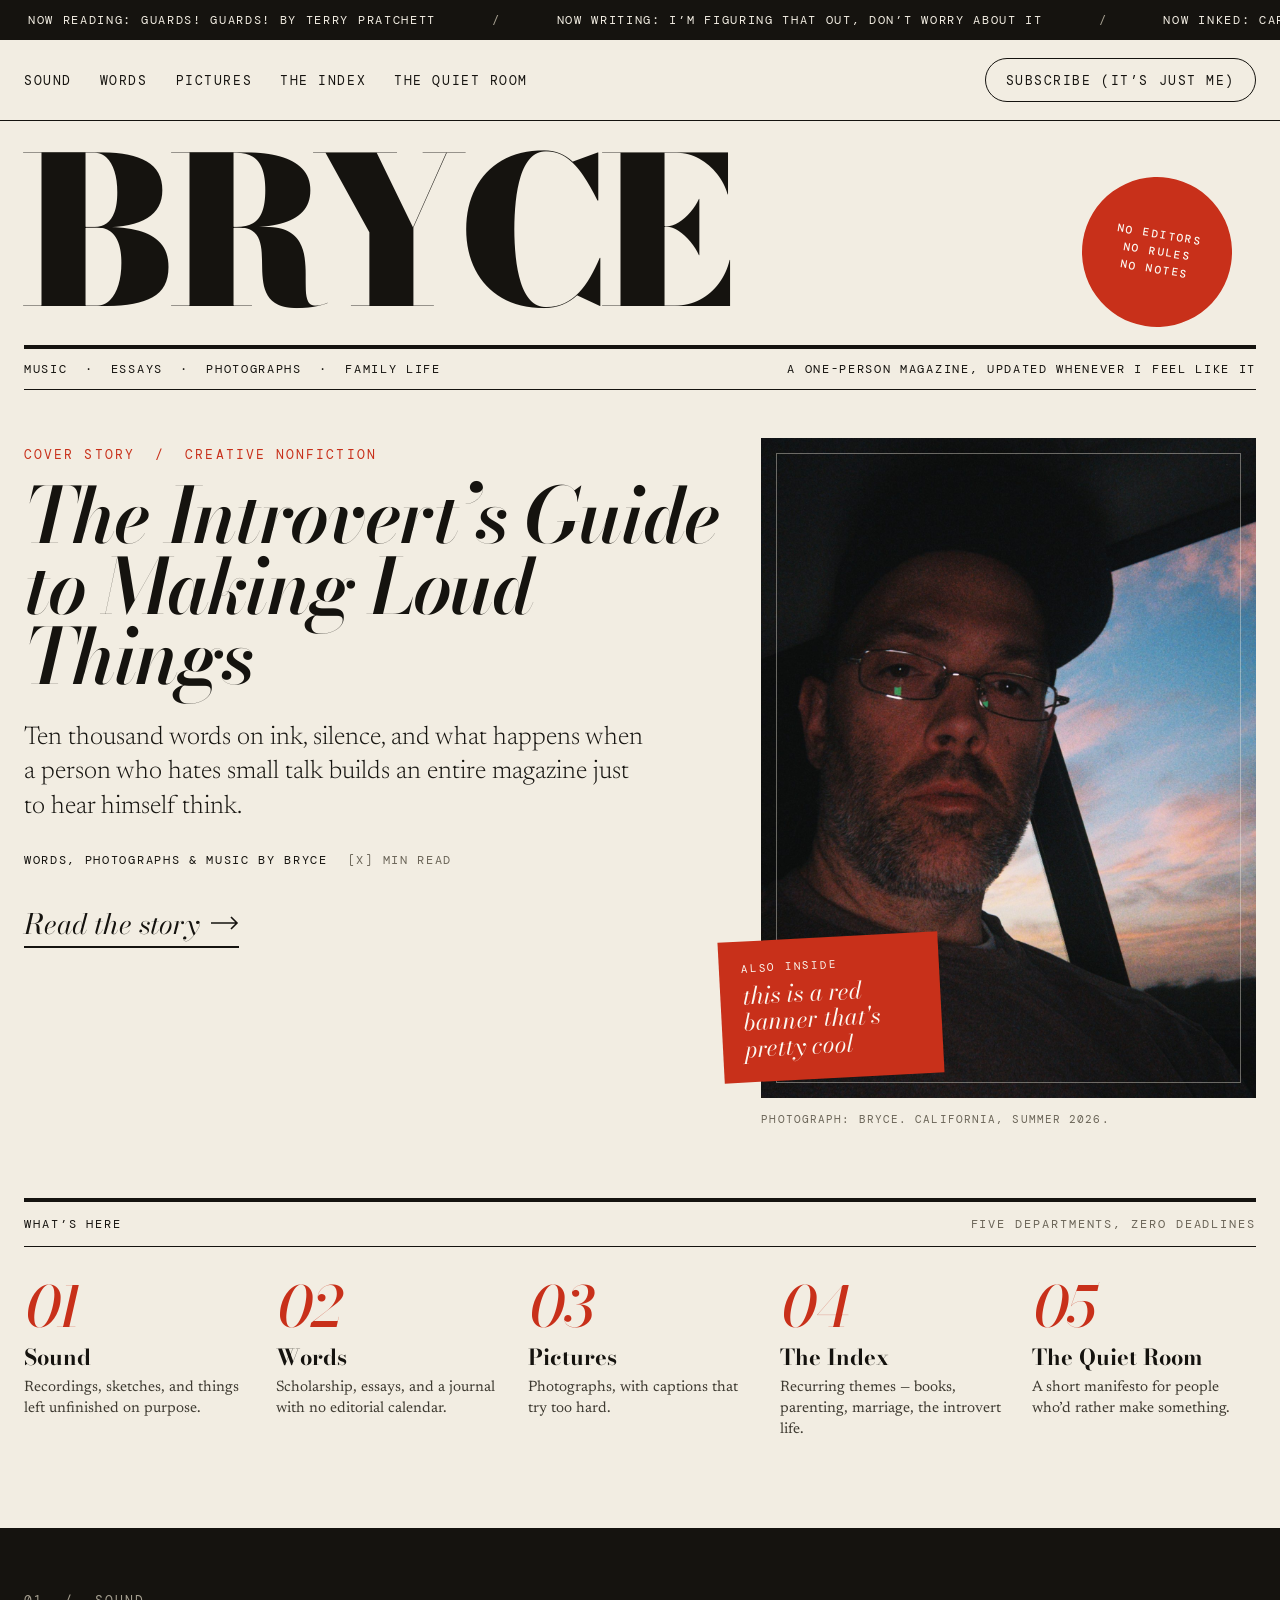
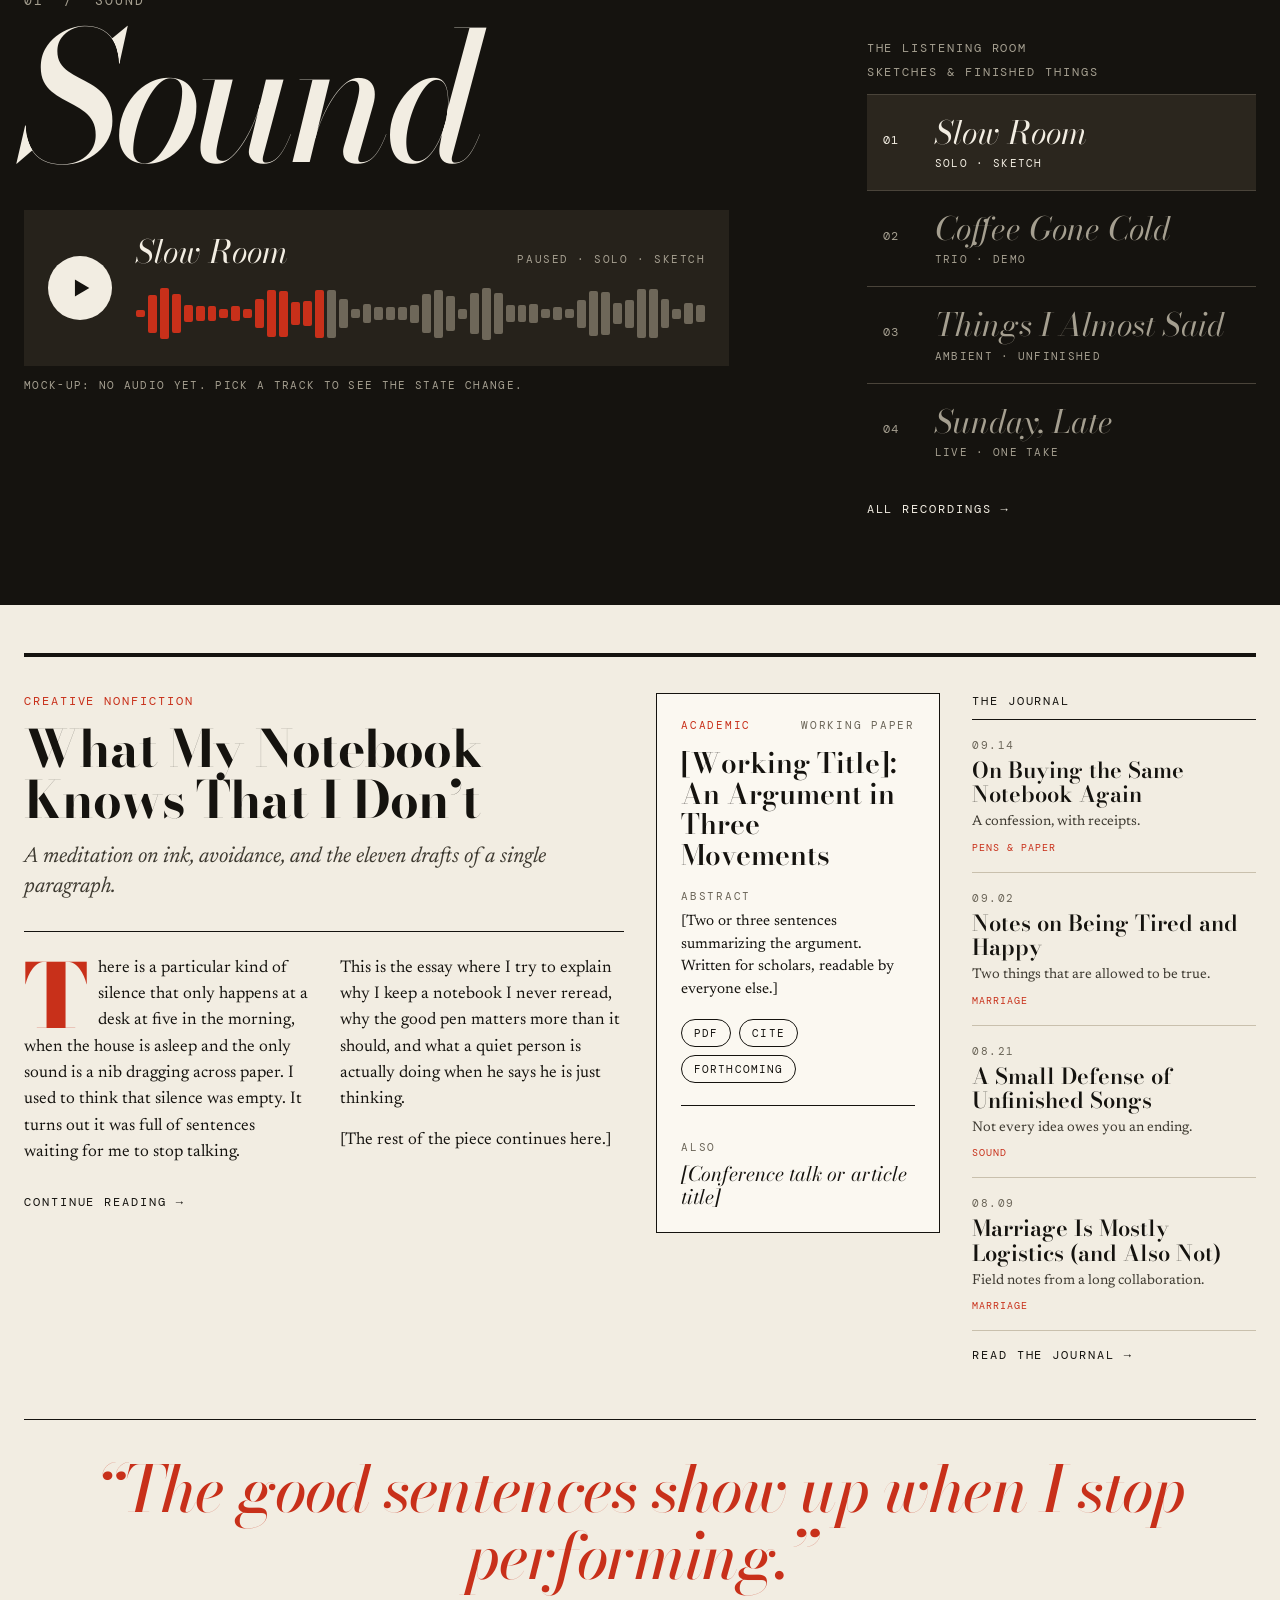
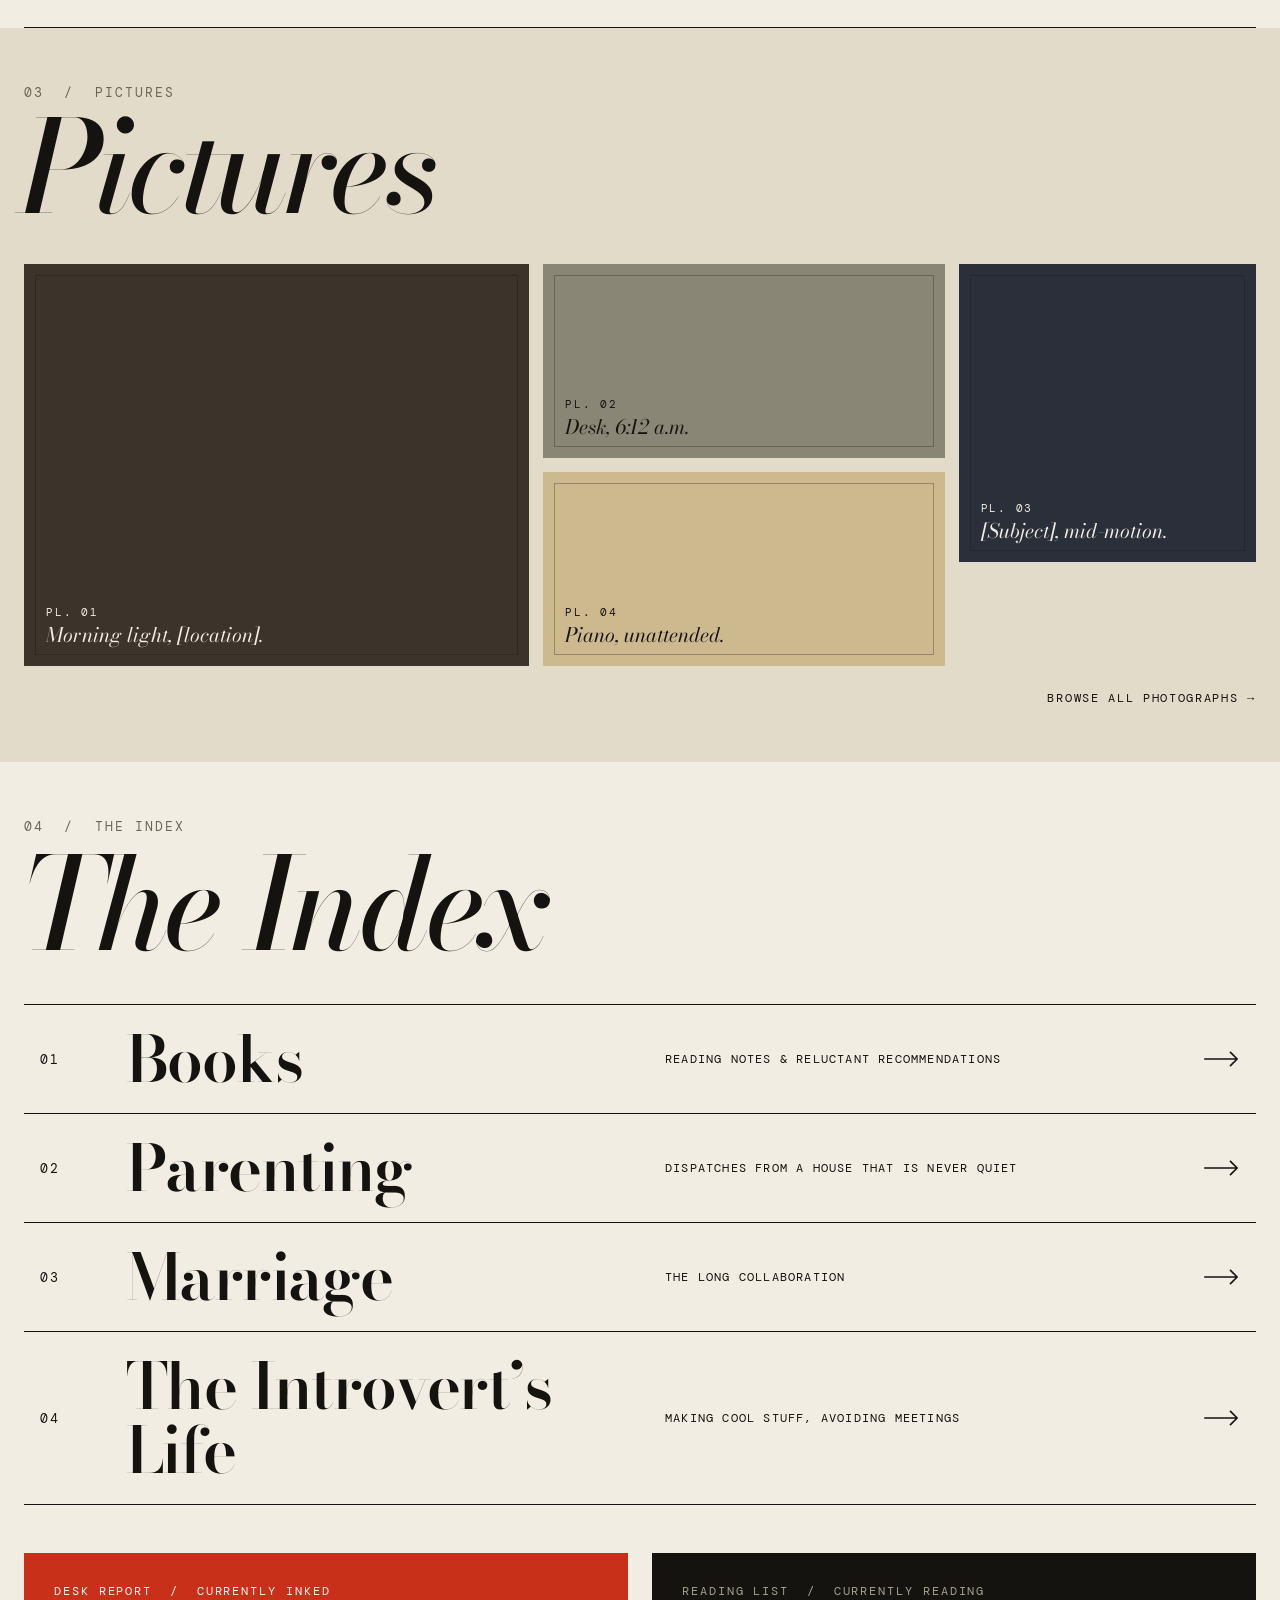
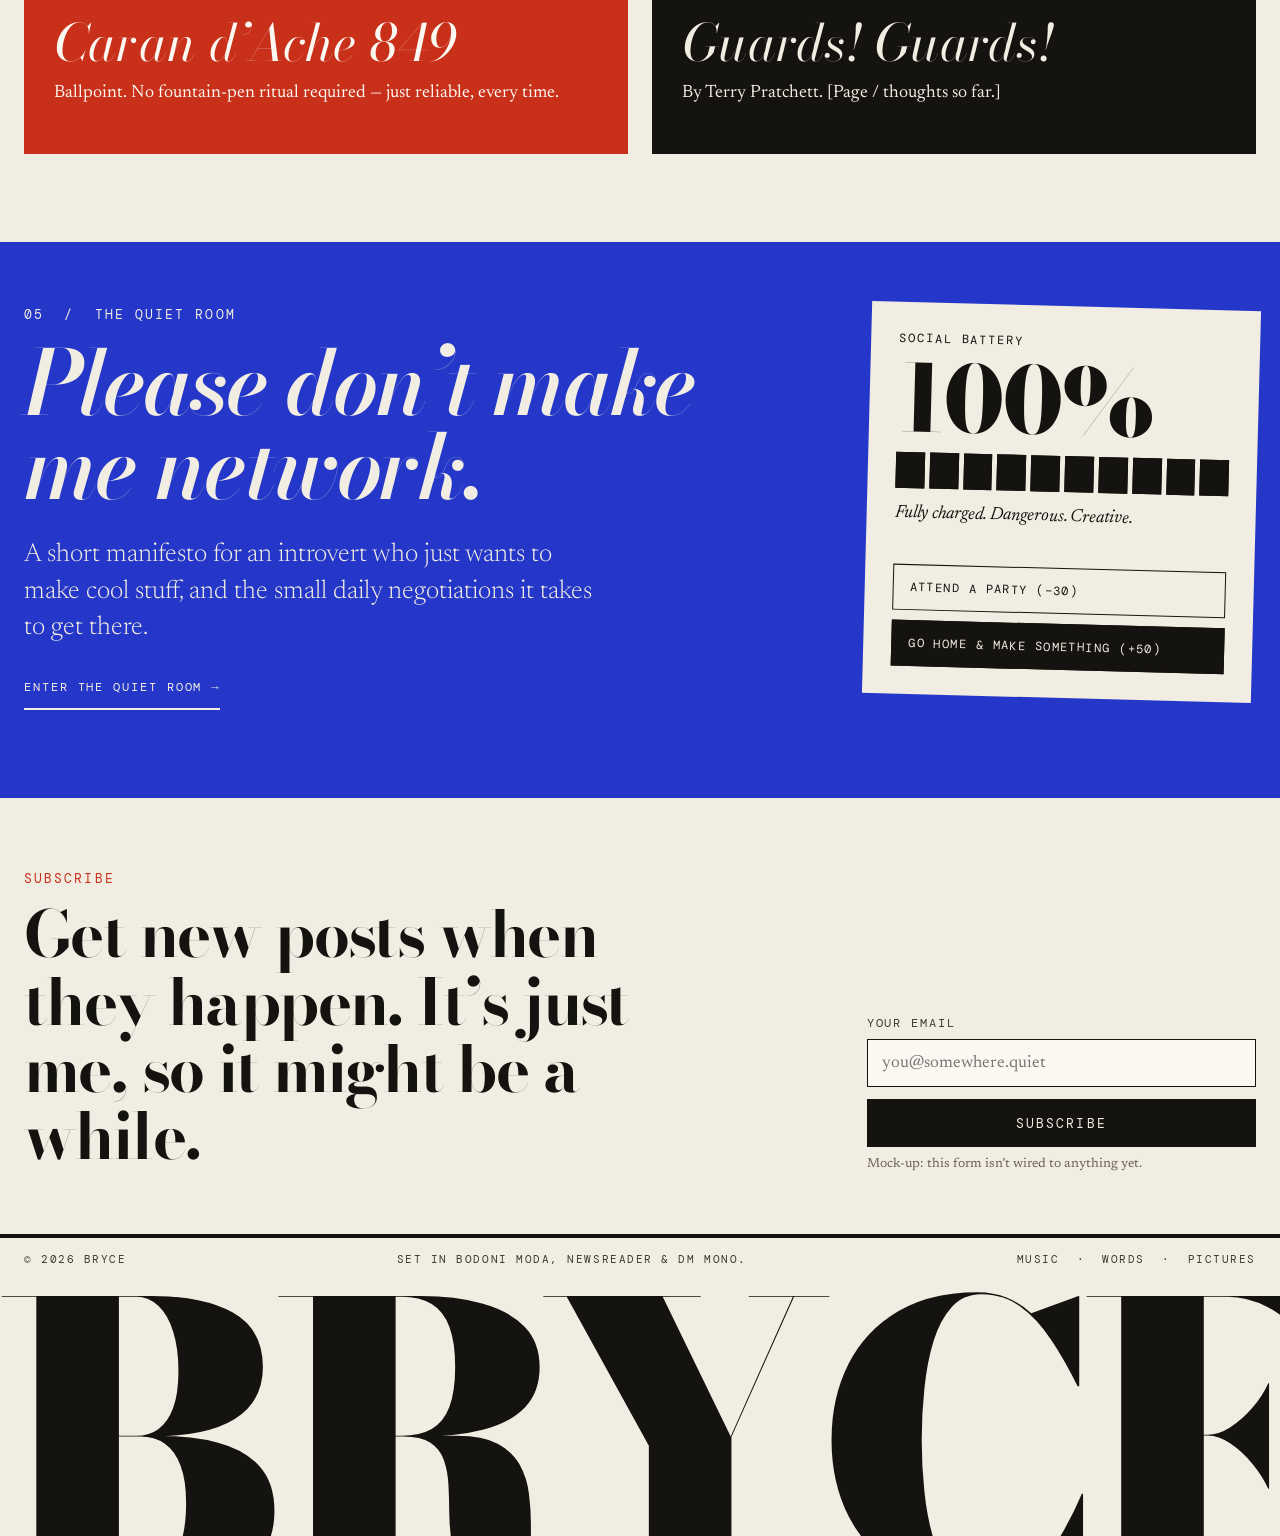
==== commit 56e3c94b: "Update index.html" ====
--- a/index.html
+++ b/index.html
@@ -18,12 +18,12 @@
     <span>Now reading: Guards! Guards! by Terry Pratchett</span>
     <span>Now writing: I’m figuring that out, don’t worry about it</span>
     <span>Now inked: Caran d’Ache 849 Ballpoint</span>
-    <span>Now listening: [album]</span>
+    <span>Now listening: Busta Rhymes new album</span>
     <span>No editors. No rules. No paid promotion.</span>
     <span>Now reading: Guards! Guards! by Terry Pratchett</span>
     <span>Now writing: I’m figuring that out, don’t worry about it</span>
     <span>Now inked: Caran d’Ache 849 Ballpoint</span>
-    <span>Now listening: [album]</span>
+    <span>Now listening: The Rest is Science pod</span>
     <span>No editors. No rules. No paid promotion.</span>
   </div>
 </div>
@@ -44,7 +44,7 @@
   <div class="masthead-badge">No editors<br>No rules<br>No notes</div>
   <div class="masthead-bar">
     <span>Music &nbsp;·&nbsp; Essays &nbsp;·&nbsp; Photographs &nbsp;·&nbsp; Family life</span>
-    <span>A one-person magazine, updated when something’s ready</span>
+    <span>A one-person magazine, updated whenever I feel like it</span>
   </div>
 </header>
 
@@ -65,7 +65,7 @@
     <img class="cover-photo" src="images/bryce-cover.jpg" alt="Bryce, cover photograph">
     <div class="cover-sticker">
       <div class="label">Also inside</div>
-      <div class="title">The pen I can’t stop buying</div>
+      <div class="title">this is a red banner that's pretty cool</div>
     </div>
     <div class="cover-caption">Photograph: Bryce. California, Summer 2026.</div>
   </div>
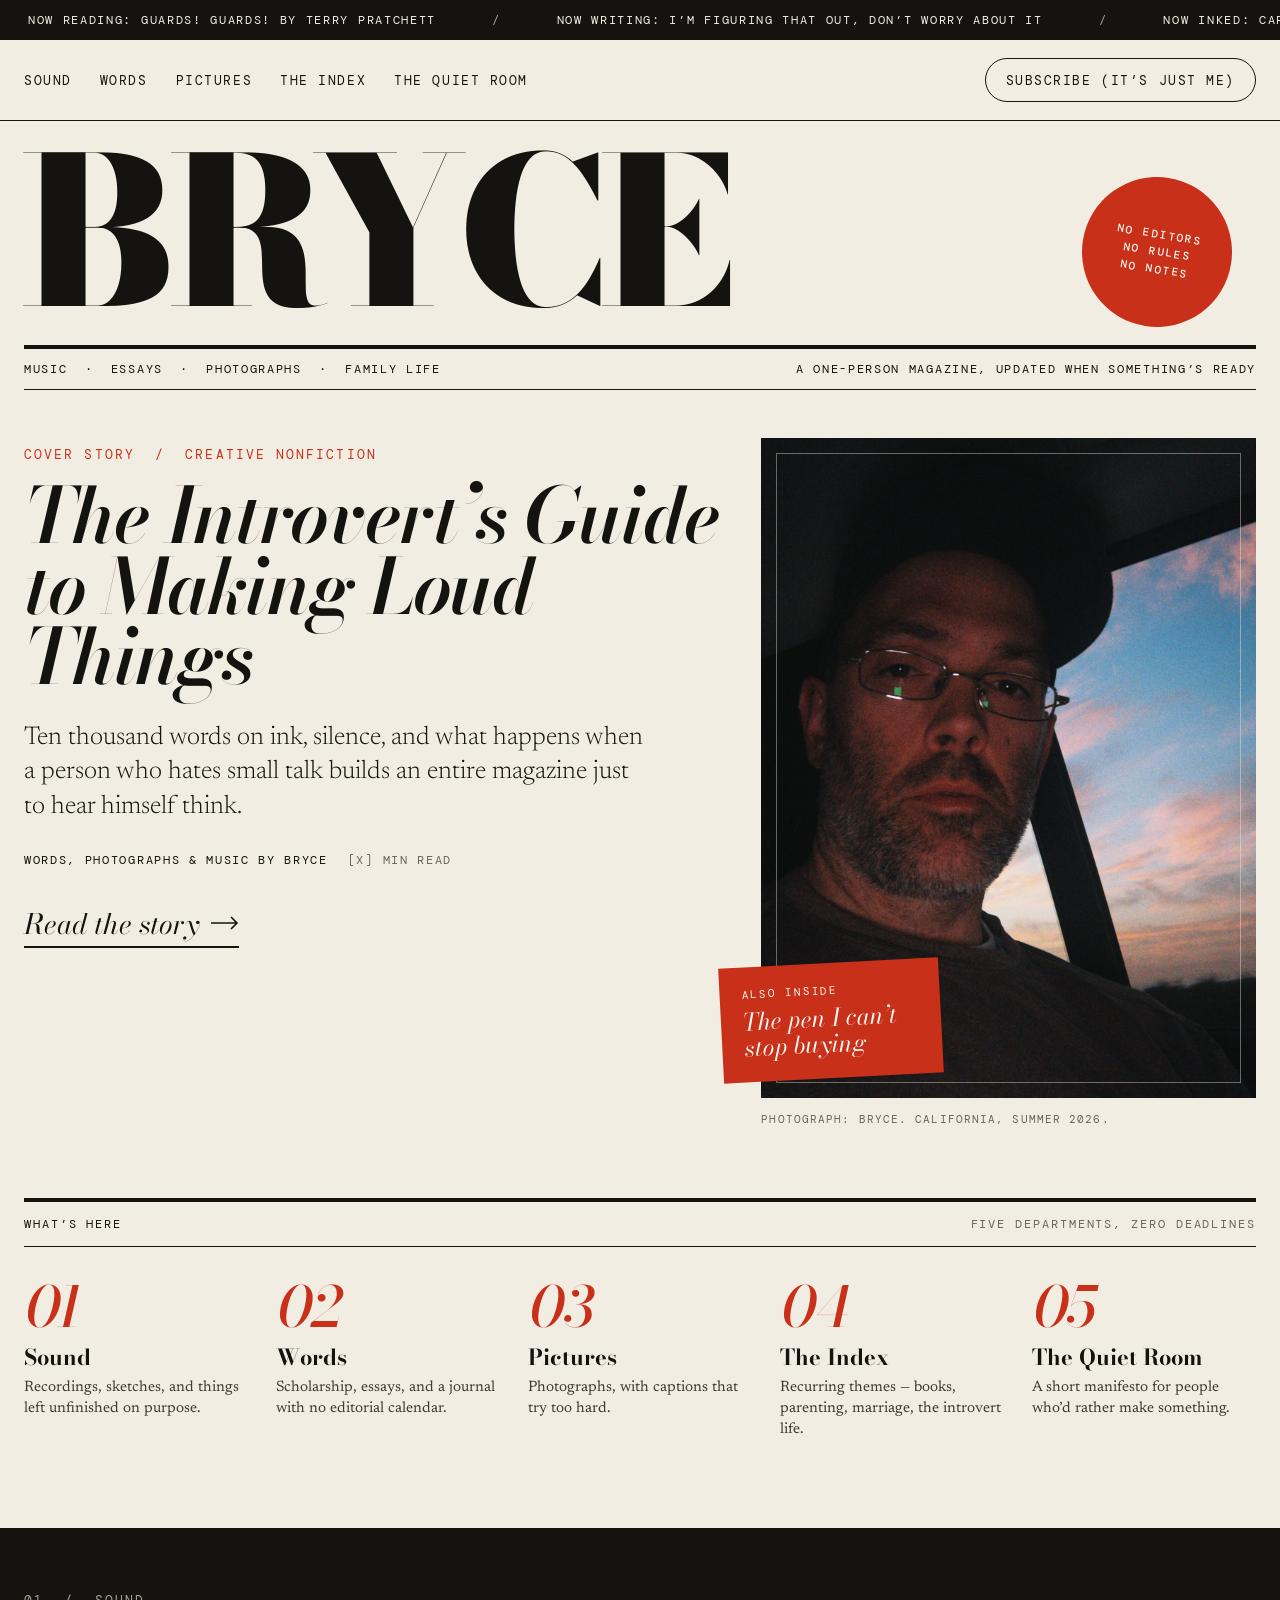
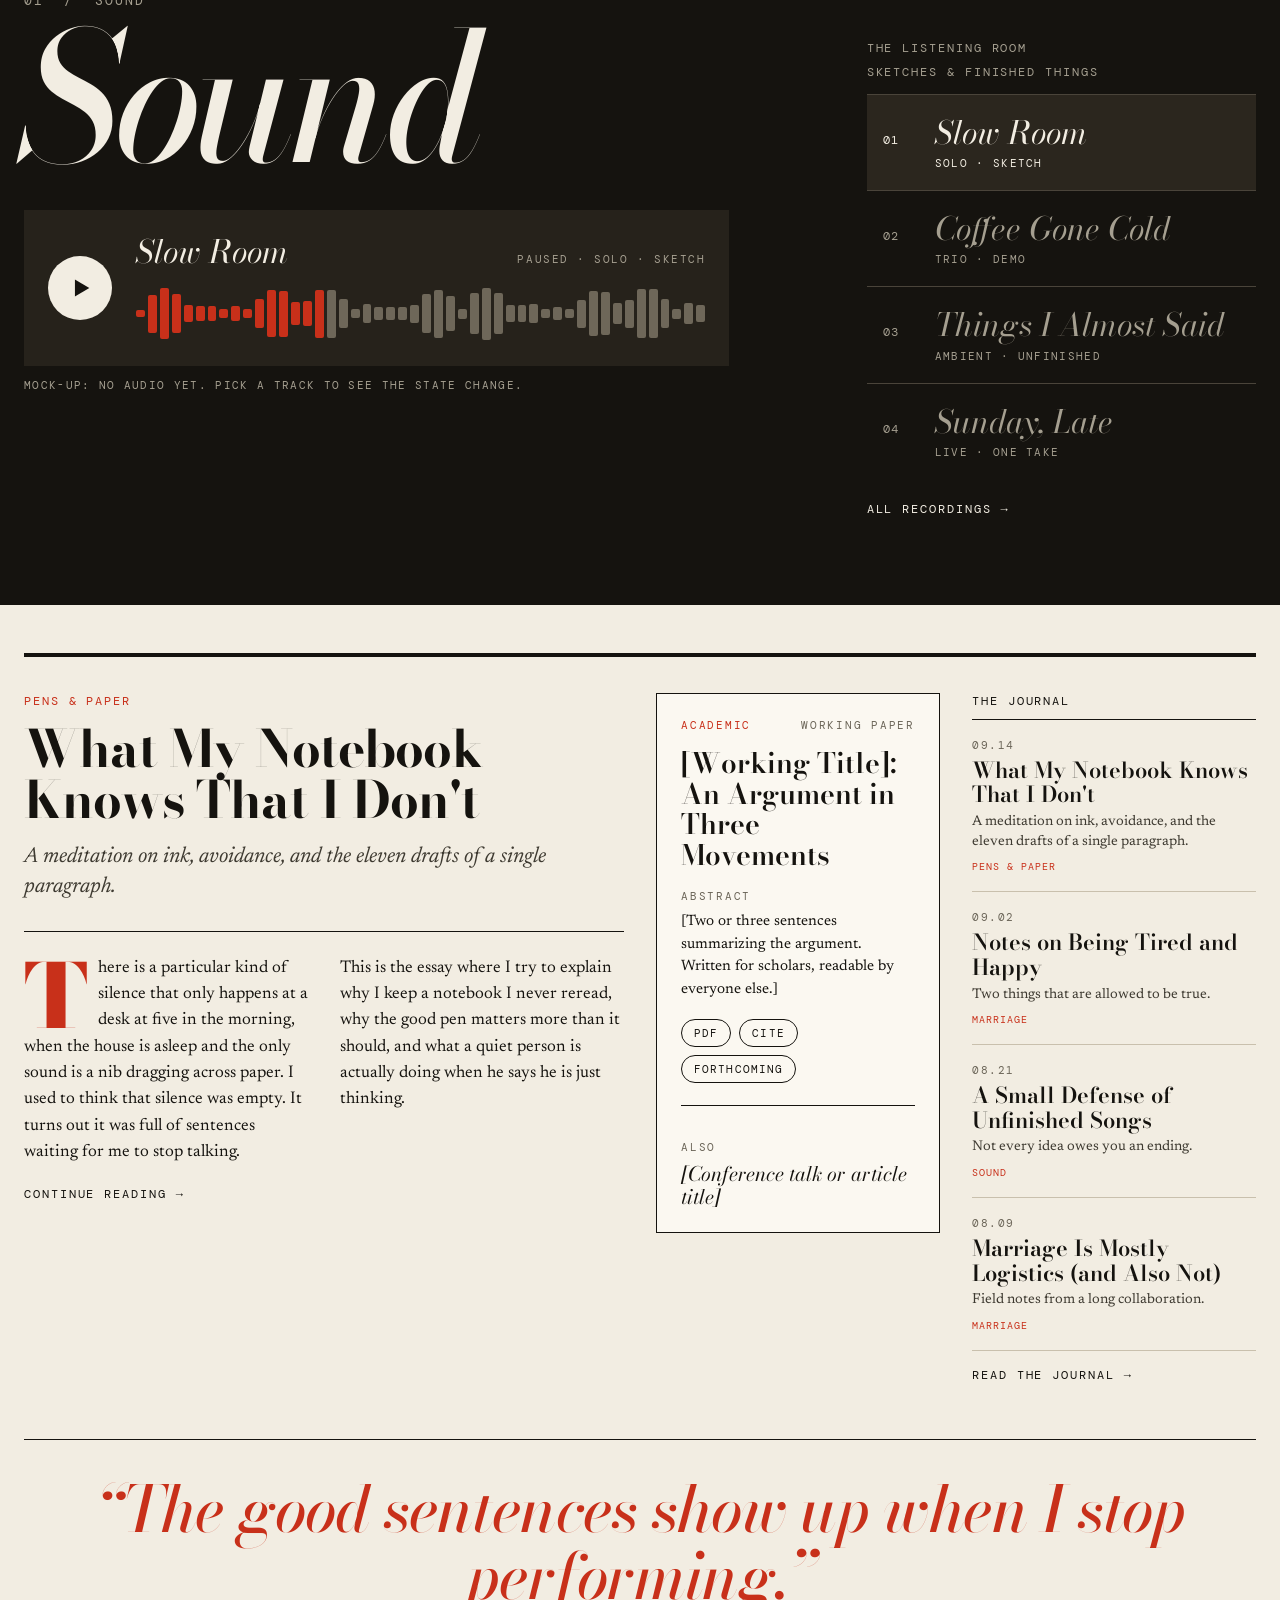
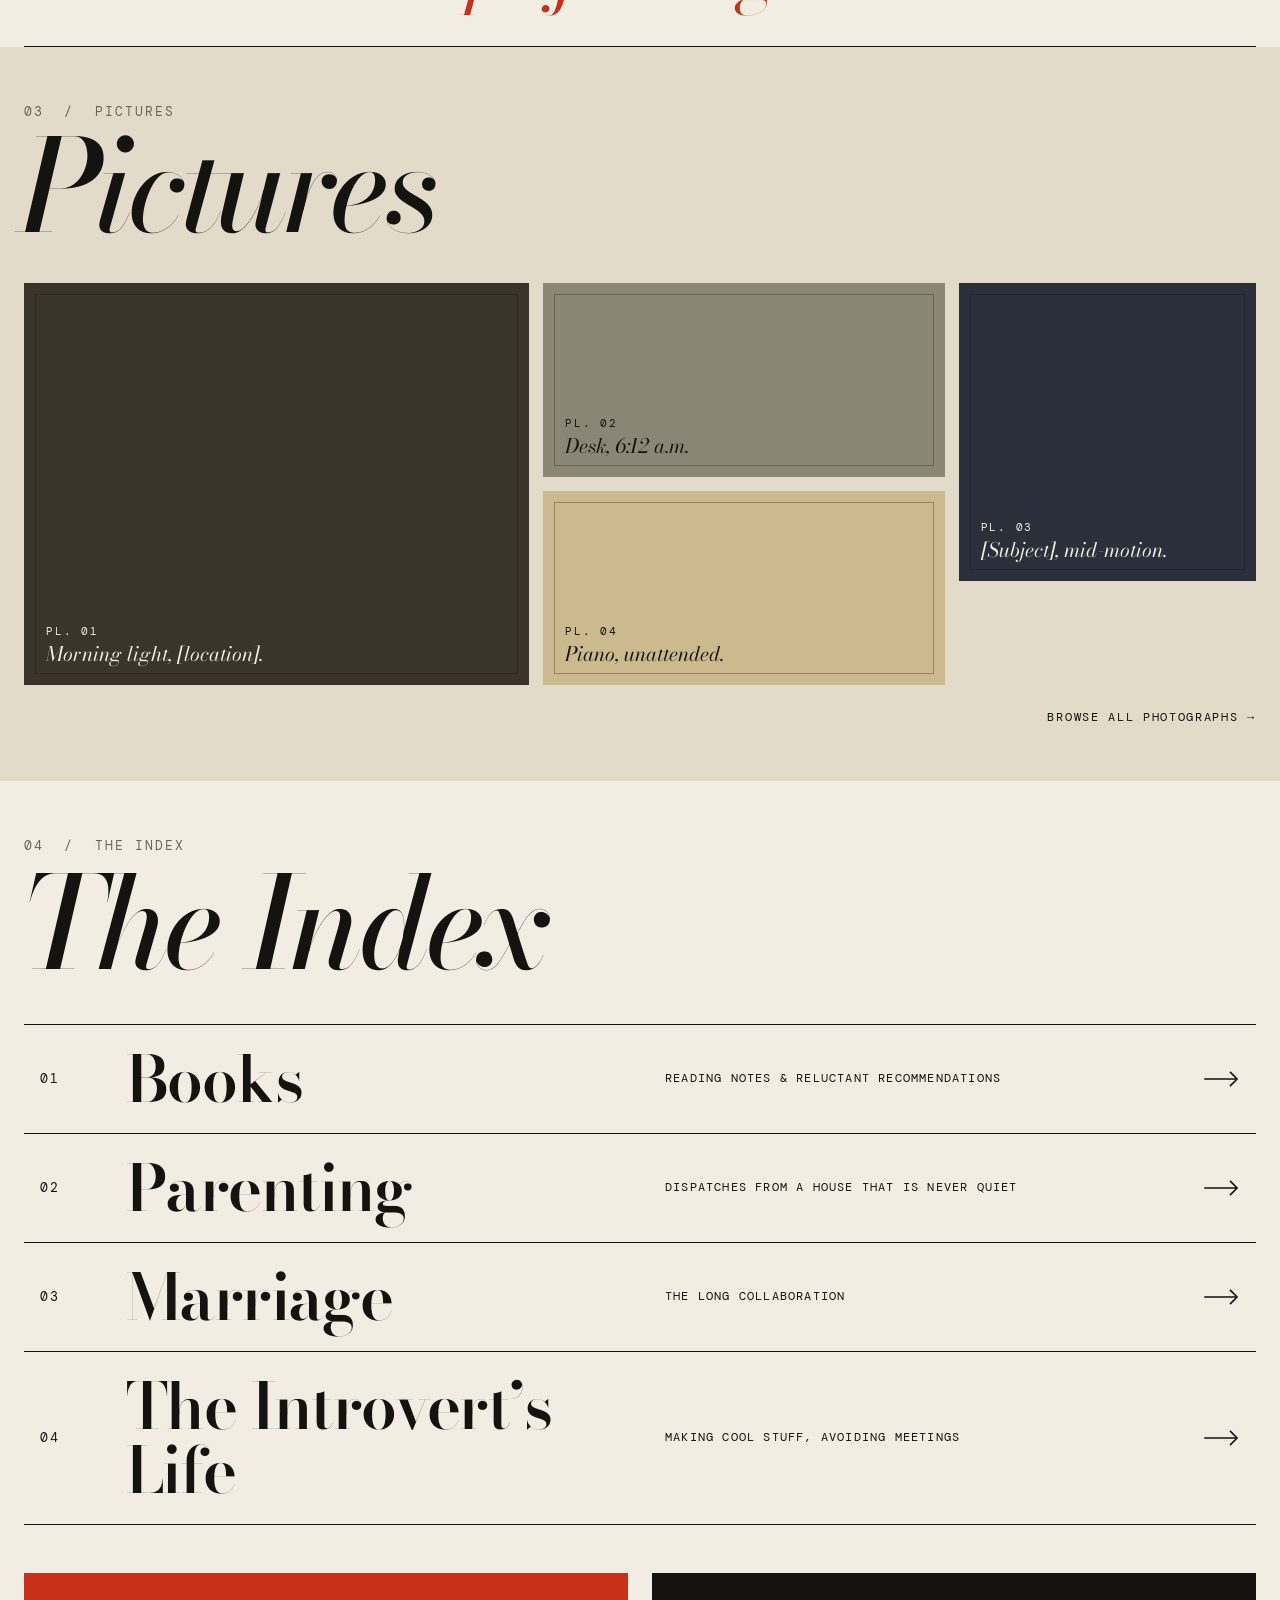
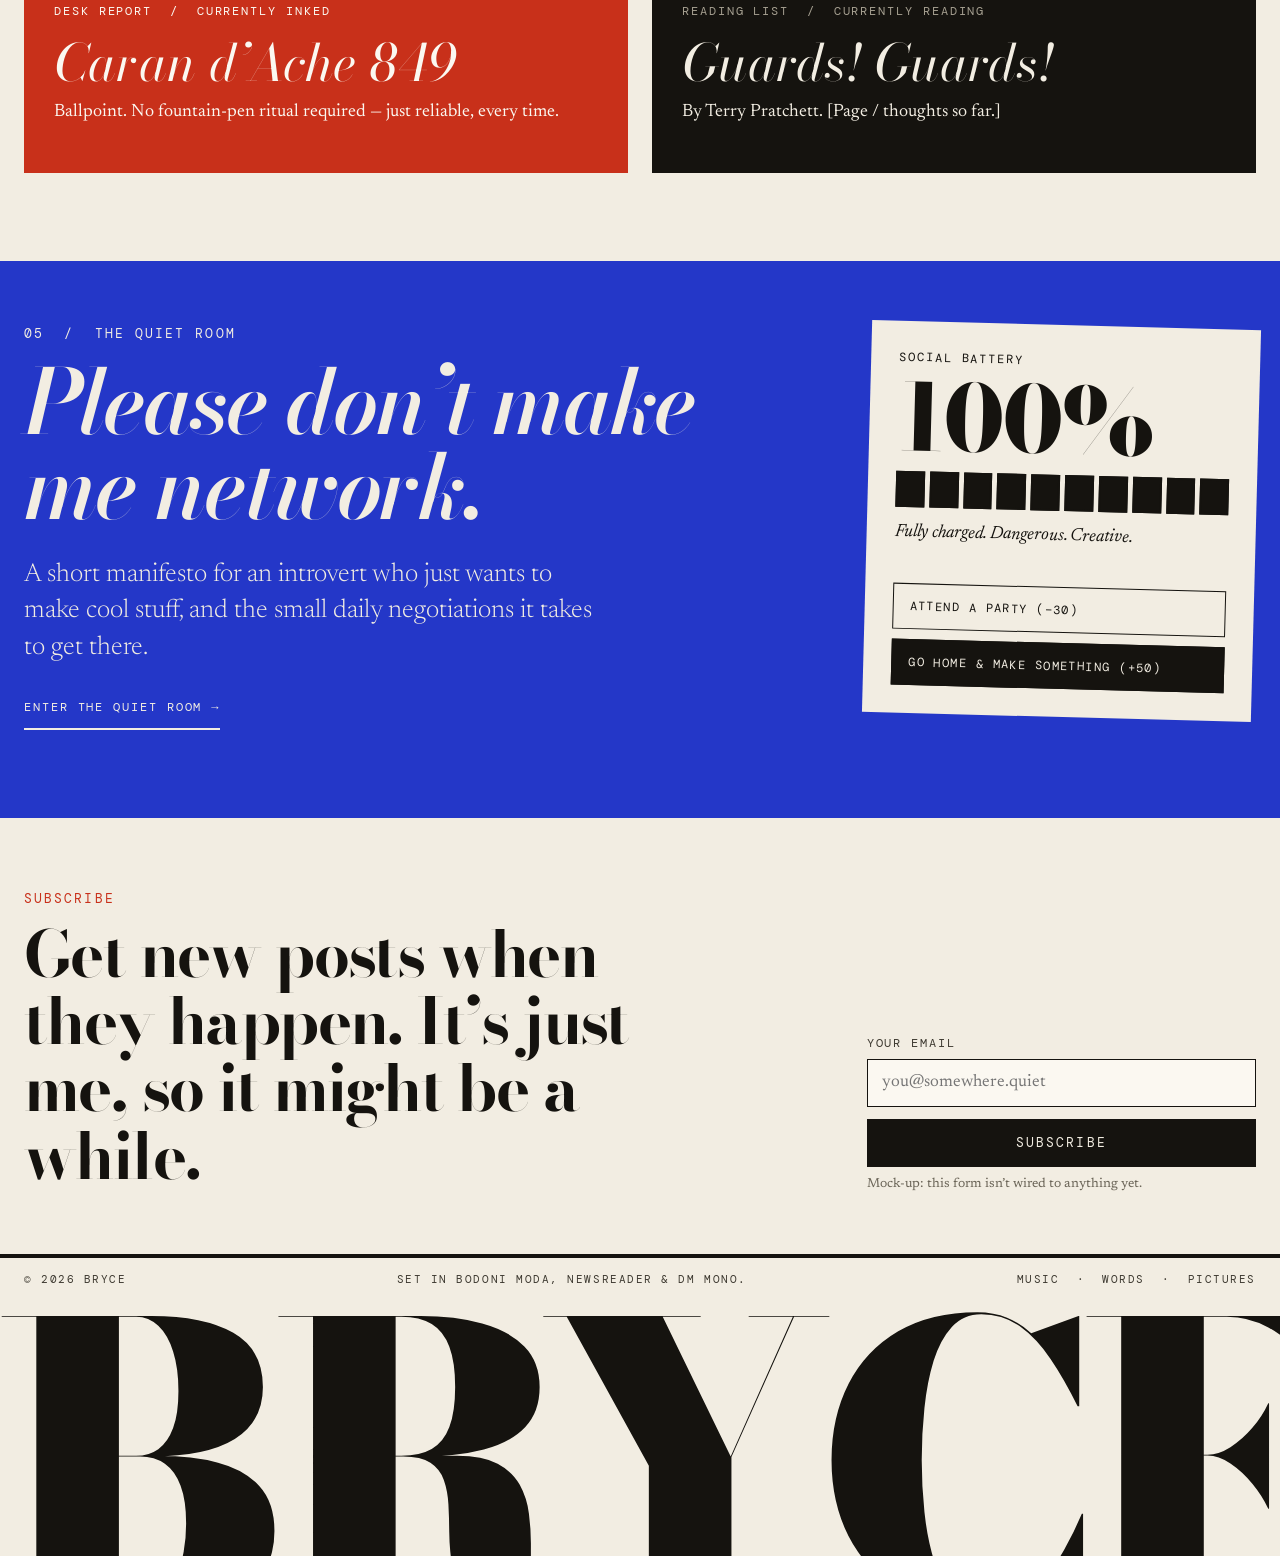
==== commit f528be92: "Version 2 updated for posting essays" ====
--- a/index.html
+++ b/index.html
@@ -18,12 +18,12 @@
     <span>Now reading: Guards! Guards! by Terry Pratchett</span>
     <span>Now writing: I’m figuring that out, don’t worry about it</span>
     <span>Now inked: Caran d’Ache 849 Ballpoint</span>
-    <span>Now listening: Busta Rhymes new album</span>
+    <span>Now listening: [album]</span>
     <span>No editors. No rules. No paid promotion.</span>
     <span>Now reading: Guards! Guards! by Terry Pratchett</span>
     <span>Now writing: I’m figuring that out, don’t worry about it</span>
     <span>Now inked: Caran d’Ache 849 Ballpoint</span>
-    <span>Now listening: The Rest is Science pod</span>
+    <span>Now listening: [album]</span>
     <span>No editors. No rules. No paid promotion.</span>
   </div>
 </div>
@@ -44,7 +44,7 @@
   <div class="masthead-badge">No editors<br>No rules<br>No notes</div>
   <div class="masthead-bar">
     <span>Music &nbsp;·&nbsp; Essays &nbsp;·&nbsp; Photographs &nbsp;·&nbsp; Family life</span>
-    <span>A one-person magazine, updated whenever I feel like it</span>
+    <span>A one-person magazine, updated when something’s ready</span>
   </div>
 </header>
 
@@ -65,7 +65,7 @@
     <img class="cover-photo" src="images/bryce-cover.jpg" alt="Bryce, cover photograph">
     <div class="cover-sticker">
       <div class="label">Also inside</div>
-      <div class="title">this is a red banner that's pretty cool</div>
+      <div class="title">The pen I can’t stop buying</div>
     </div>
     <div class="cover-caption">Photograph: Bryce. California, Summer 2026.</div>
   </div>
@@ -118,15 +118,11 @@
 <section class="words-grid wrap">
   <div class="words-cols">
     <article class="feature">
-      <div class="feature-kicker">Creative nonfiction</div>
-      <a class="section-link" href="words.html"><h2>What My Notebook Knows That I Don’t</h2></a>
-      <p class="deck">A meditation on ink, avoidance, and the eleven drafts of a single paragraph.</p>
-      <div class="feature-body">
-        <p class="dropcap">There is a particular kind of silence that only happens at a desk at five in the morning, when the house is asleep and the only sound is a nib dragging across paper. I used to think that silence was empty. It turns out it was full of sentences waiting for me to stop talking.</p>
-        <p>This is the essay where I try to explain why I keep a notebook I never reread, why the good pen matters more than it should, and what a quiet person is actually doing when he says he is just thinking.</p>
-        <p>[The rest of the piece continues here.]</p>
-      </div>
-      <a class="lnk" href="words.html" style="display:inline-block;margin-top:20px;font-family:var(--mono);font-size:12px;letter-spacing:0.16em;text-transform:uppercase;">Continue reading →</a>
+      <div class="feature-kicker" id="feature-kicker">From the journal</div>
+      <a class="section-link" href="words.html"><h2 id="feature-title">—</h2></a>
+      <p class="deck" id="feature-deck"></p>
+      <div class="feature-body" id="feature-body"></div>
+      <a class="lnk" id="feature-cta" href="#" style="display:inline-block;margin-top:20px;font-family:var(--mono);font-size:12px;letter-spacing:0.16em;text-transform:uppercase;">Continue reading →</a>
     </article>
 
     <aside class="academic">
@@ -260,6 +256,13 @@
 <script src="js/script.js"></script>
 <script>
   loadJournal('home-journal-list', 4);
+  loadFeature({
+    kickerId: 'feature-kicker',
+    titleId: 'feature-title',
+    deckId: 'feature-deck',
+    bodyId: 'feature-body',
+    ctaId: 'feature-cta'
+  });
   loadSound({
     playerTitleId: 'home-player-title',
     playerTagId: 'home-player-tag',
--- a/css/style.css
+++ b/css/style.css
@@ -317,6 +317,16 @@
 .pull-quote { margin-top: 56px; padding: 36px 24px; border-top: 1px solid var(--rule); border-bottom: 1px solid var(--rule); text-align: center; }
 .pull-quote p { margin: 0; font-family: var(--display); font-style: italic; font-weight: 500; font-variation-settings: 'opsz' 96; font-size: clamp(28px, 5vw, 88px); line-height: 1.05; letter-spacing: -0.025em; color: var(--accent); }
 
+/* ---------- Full post page ---------- */
+.post-wrap { padding: 48px 24px 96px; }
+.post-head { max-width: 680px; }
+.post-head .kicker { font-family: var(--mono); font-size: 12px; letter-spacing: 0.16em; text-transform: uppercase; color: var(--accent); }
+.post-head h1 { margin: 14px 0 0; font-family: var(--display); font-weight: 700; font-variation-settings: 'opsz' 96; font-size: clamp(32px, 5vw, 56px); line-height: 1.05; letter-spacing: -0.02em; }
+.post-head .deck { margin: 16px 0 0; font-size: 20px; line-height: 1.4; font-style: italic; color: var(--ink-soft); }
+.post-head .date { margin-top: 18px; font-family: var(--mono); font-size: 12px; letter-spacing: 0.12em; text-transform: uppercase; color: var(--ink-mute); }
+.post-body { max-width: 680px; margin-top: 32px; padding-top: 28px; border-top: 1px solid var(--rule); font-size: 18px; line-height: 1.65; }
+.post-body p { margin: 0 0 20px; }
+
 /* ---------- Pictures ---------- */
 .pictures-wrap { background: var(--paper-dark); }
 .mosaic {
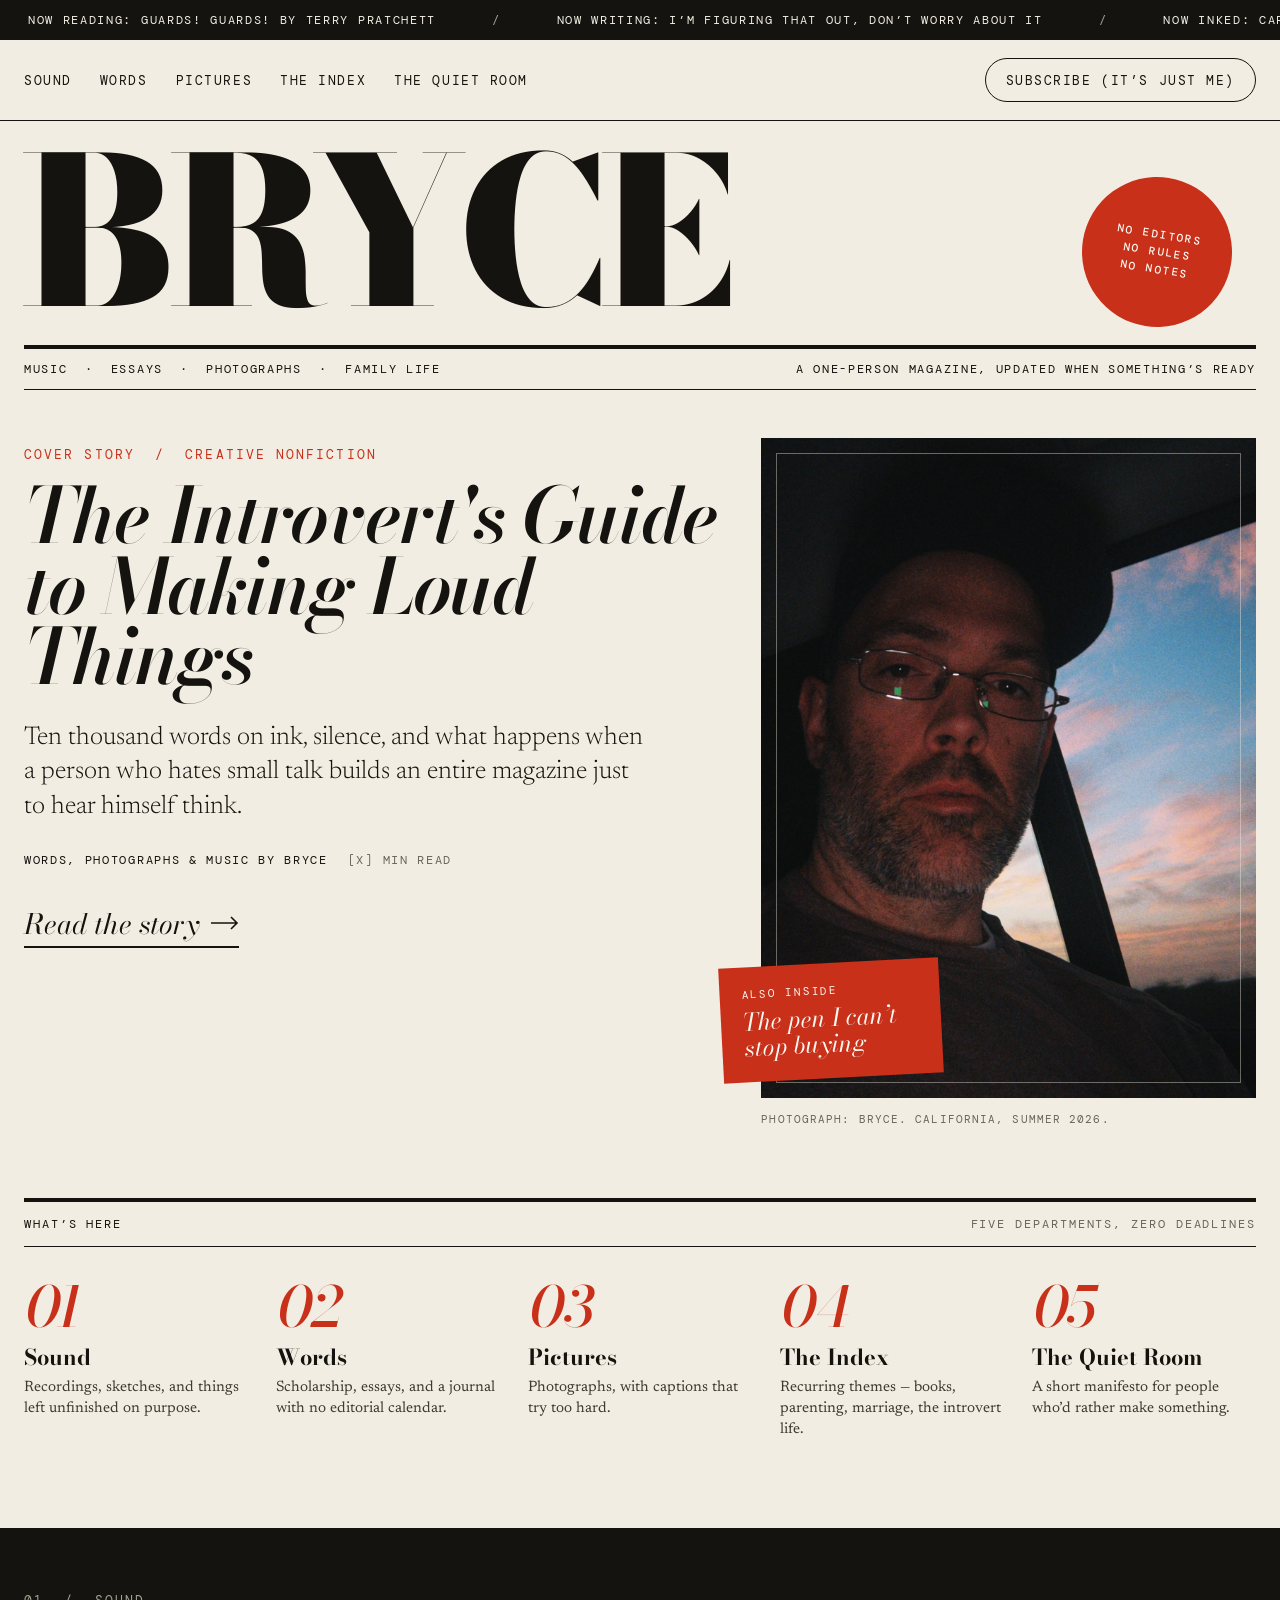
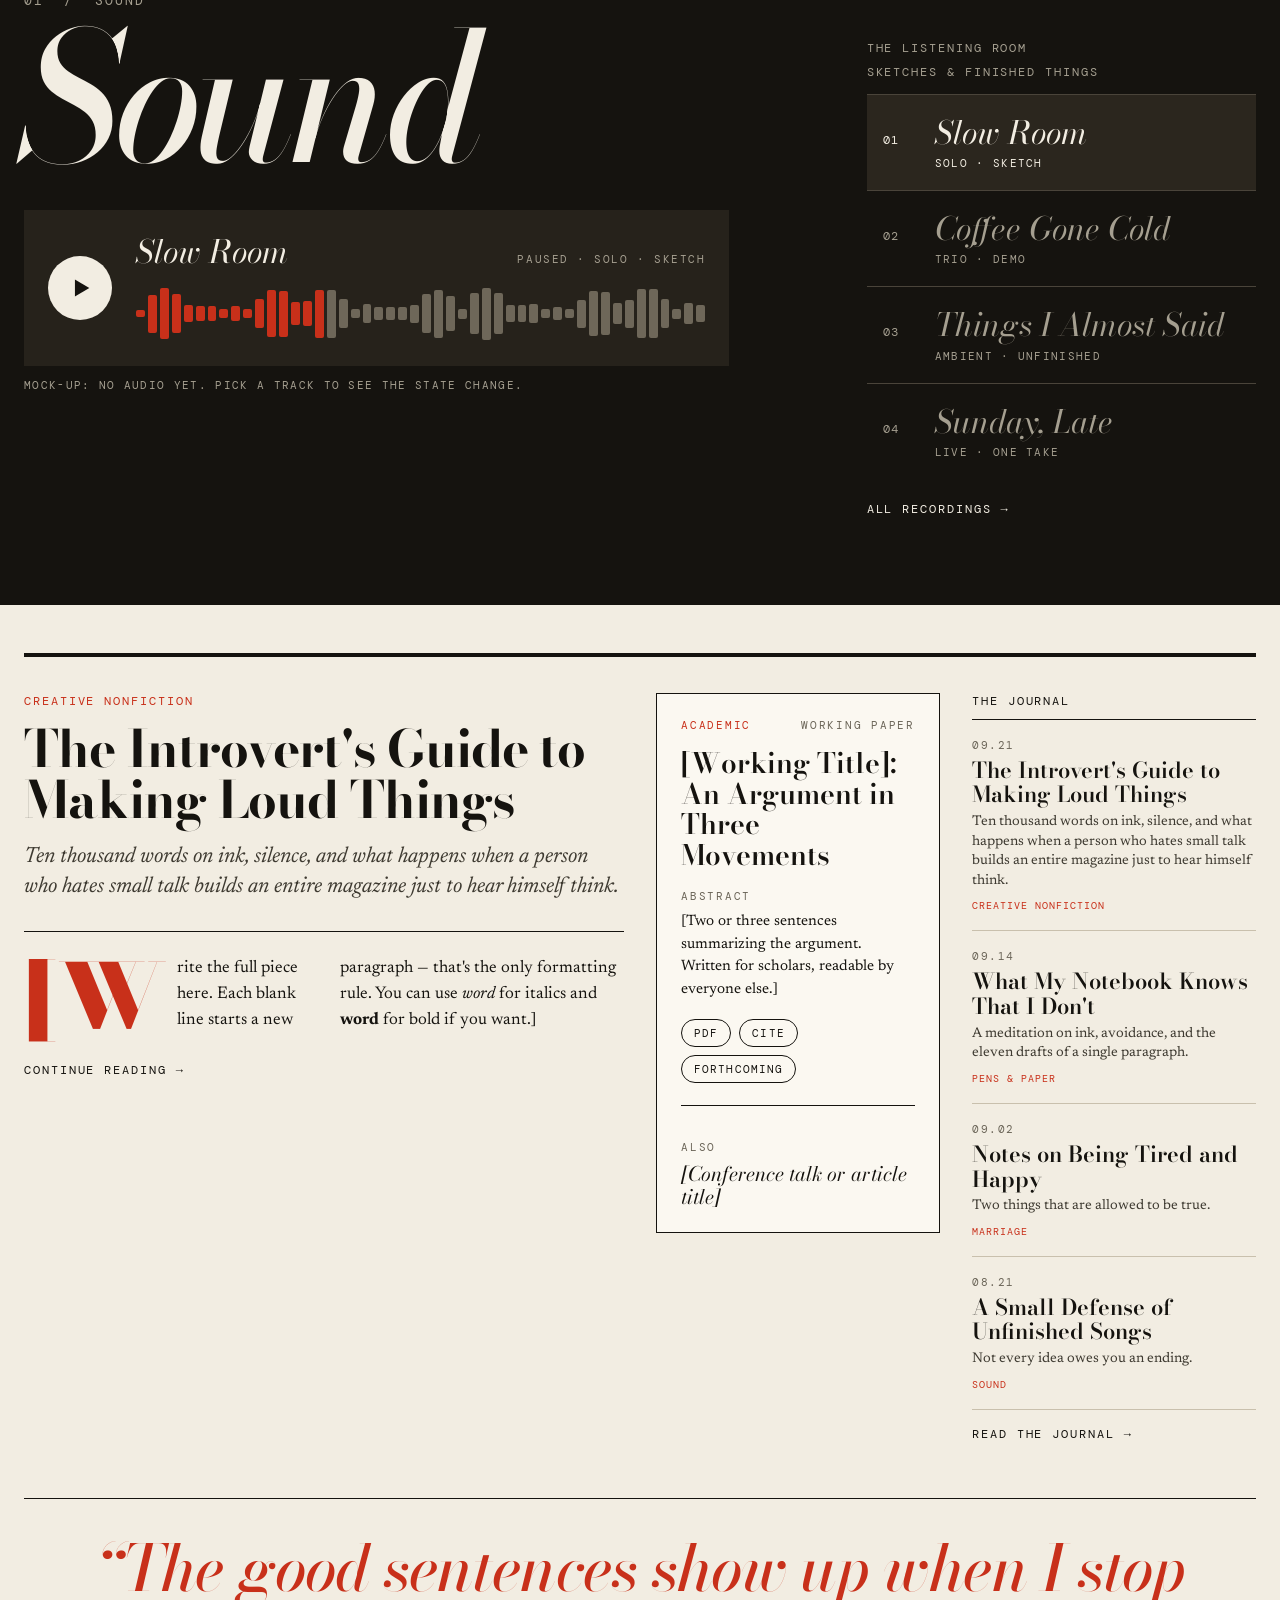
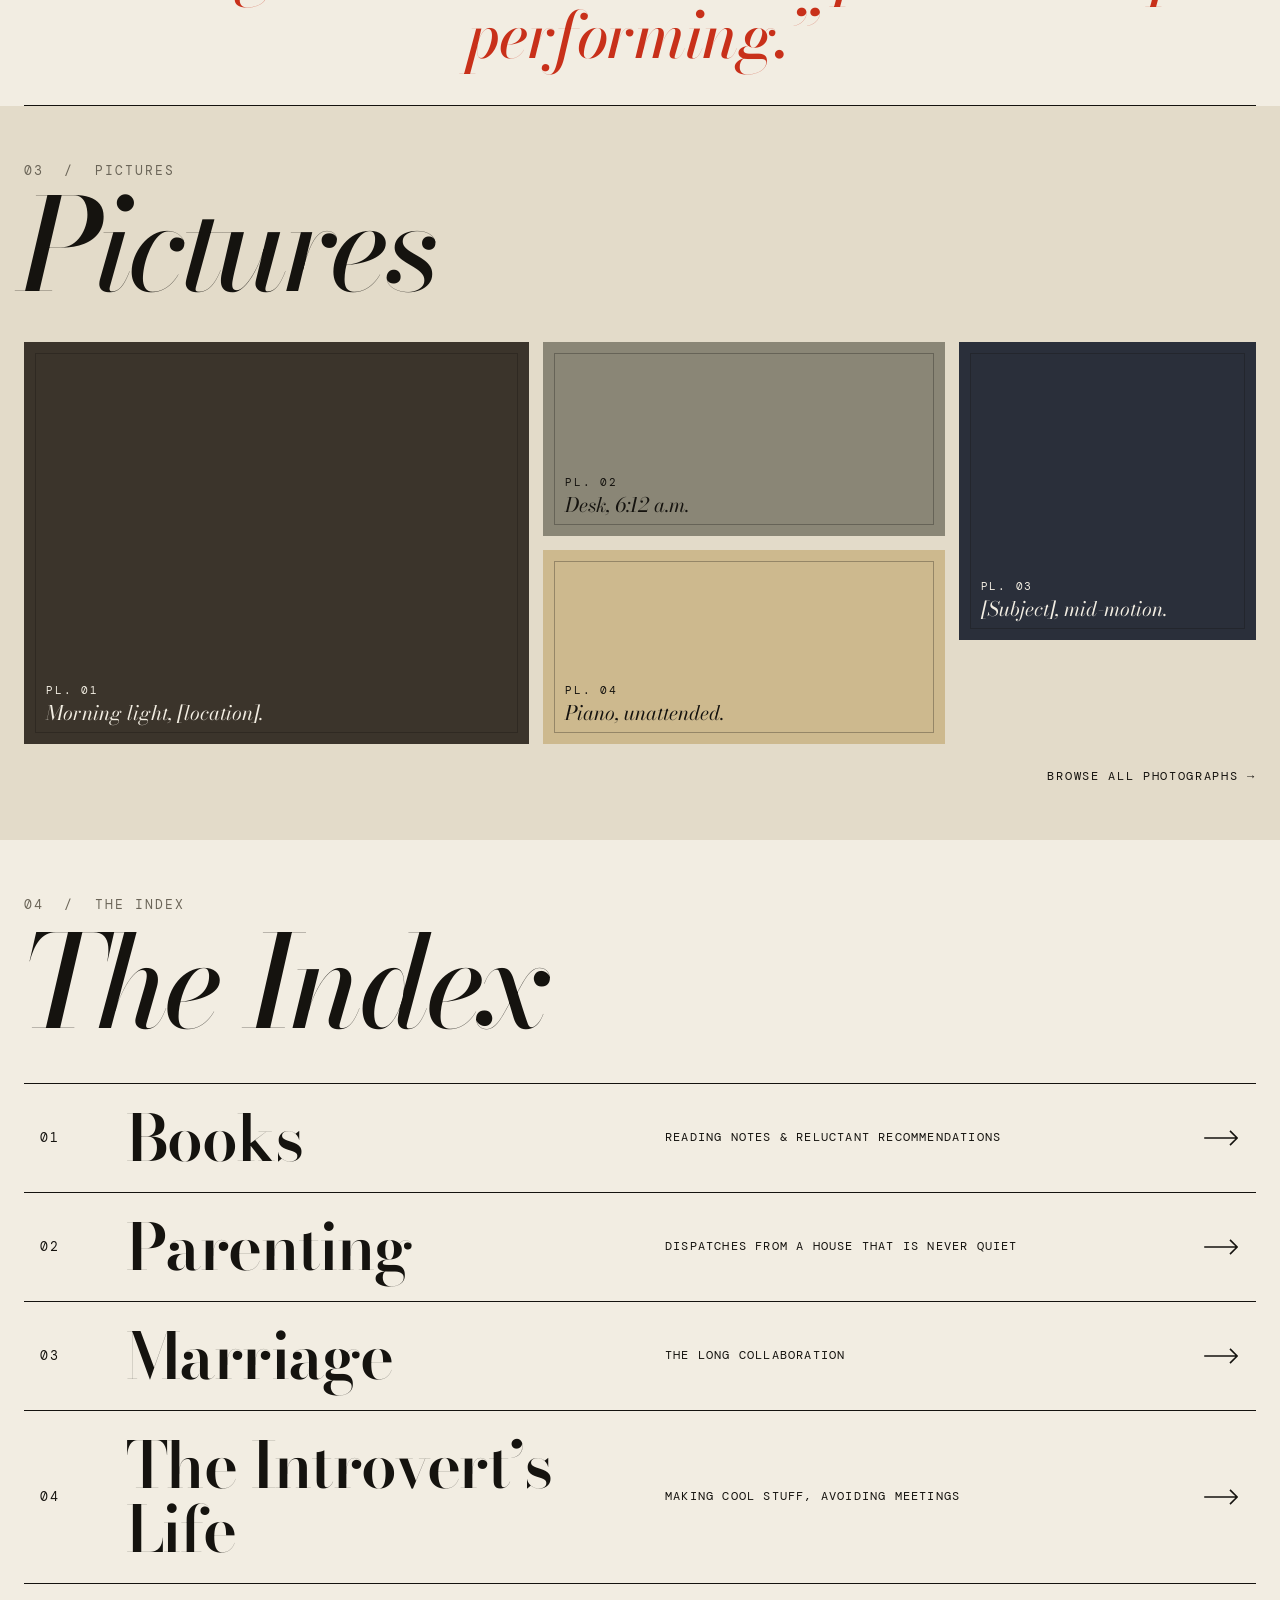
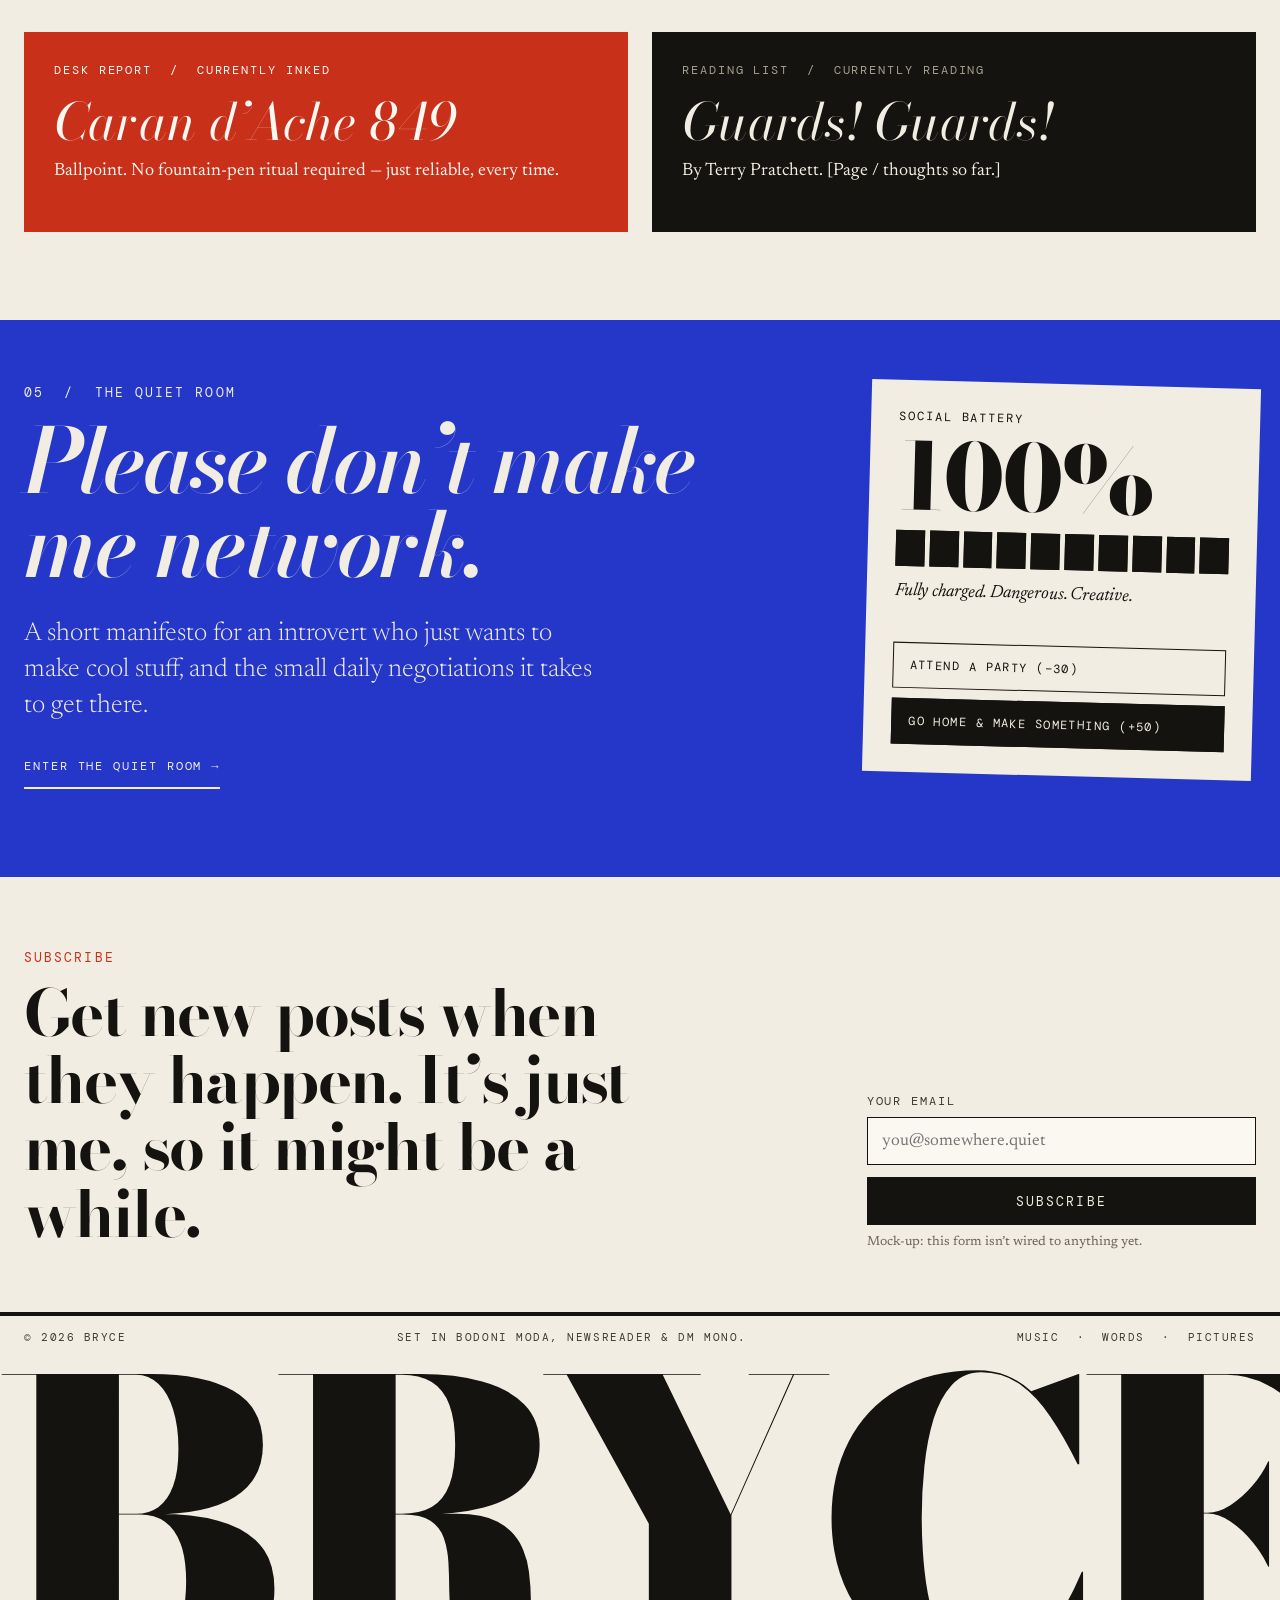
==== commit 2539e204: "Version 3" ====
--- a/index.html
+++ b/index.html
@@ -50,14 +50,14 @@
 
 <section class="cover wrap">
   <div class="cover-text">
-    <div class="cover-kicker">Cover story &nbsp;/&nbsp; Creative nonfiction</div>
-    <h2>The Introvert’s Guide to Making Loud Things</h2>
-    <p class="cover-deck">Ten thousand words on ink, silence, and what happens when a person who hates small talk builds an entire magazine just to hear himself think.</p>
+    <div class="cover-kicker">Cover story &nbsp;/&nbsp; <span id="cover-kicker">—</span></div>
+    <h2 id="cover-title">—</h2>
+    <p class="cover-deck" id="cover-deck"></p>
     <div class="cover-meta">
       <span>Words, photographs &amp; music by Bryce</span>
       <span class="muted">[X] min read</span>
     </div>
-    <a class="cover-cta lnk" href="words.html">Read the story
+    <a class="cover-cta lnk" id="cover-cta" href="#">Read the story
       <svg width="28" height="14" viewBox="0 0 28 14" fill="none" stroke="#15130F" stroke-width="1.6"><path d="M0 7h26M20 1l6 6-6 6"/></svg>
     </a>
   </div>
@@ -261,7 +261,11 @@
     titleId: 'feature-title',
     deckId: 'feature-deck',
     bodyId: 'feature-body',
-    ctaId: 'feature-cta'
+    ctaId: 'feature-cta',
+    coverKickerId: 'cover-kicker',
+    coverTitleId: 'cover-title',
+    coverDeckId: 'cover-deck',
+    coverCtaId: 'cover-cta'
   });
   loadSound({
     playerTitleId: 'home-player-title',
--- a/css/style.css
+++ b/css/style.css
@@ -78,6 +78,9 @@
 
 /* ---------- Nav ---------- */
 .nav {
+  position: relative;
+  z-index: 10;
+  background: var(--paper);
   display: flex;
   justify-content: space-between;
   align-items: center;
@@ -111,7 +114,7 @@
 }
 
 /* dark-section nav variant */
-.nav--dark { border-bottom-color: rgba(242,237,226,0.3); color: var(--dark-text); }
+.nav--dark { background: transparent; border-bottom-color: rgba(242,237,226,0.3); color: var(--dark-text); }
 .nav--dark .nav-current { text-decoration: underline; text-underline-offset: 5px; color: var(--dark-text); }
 
 /* ---------- Masthead (home only) ---------- */
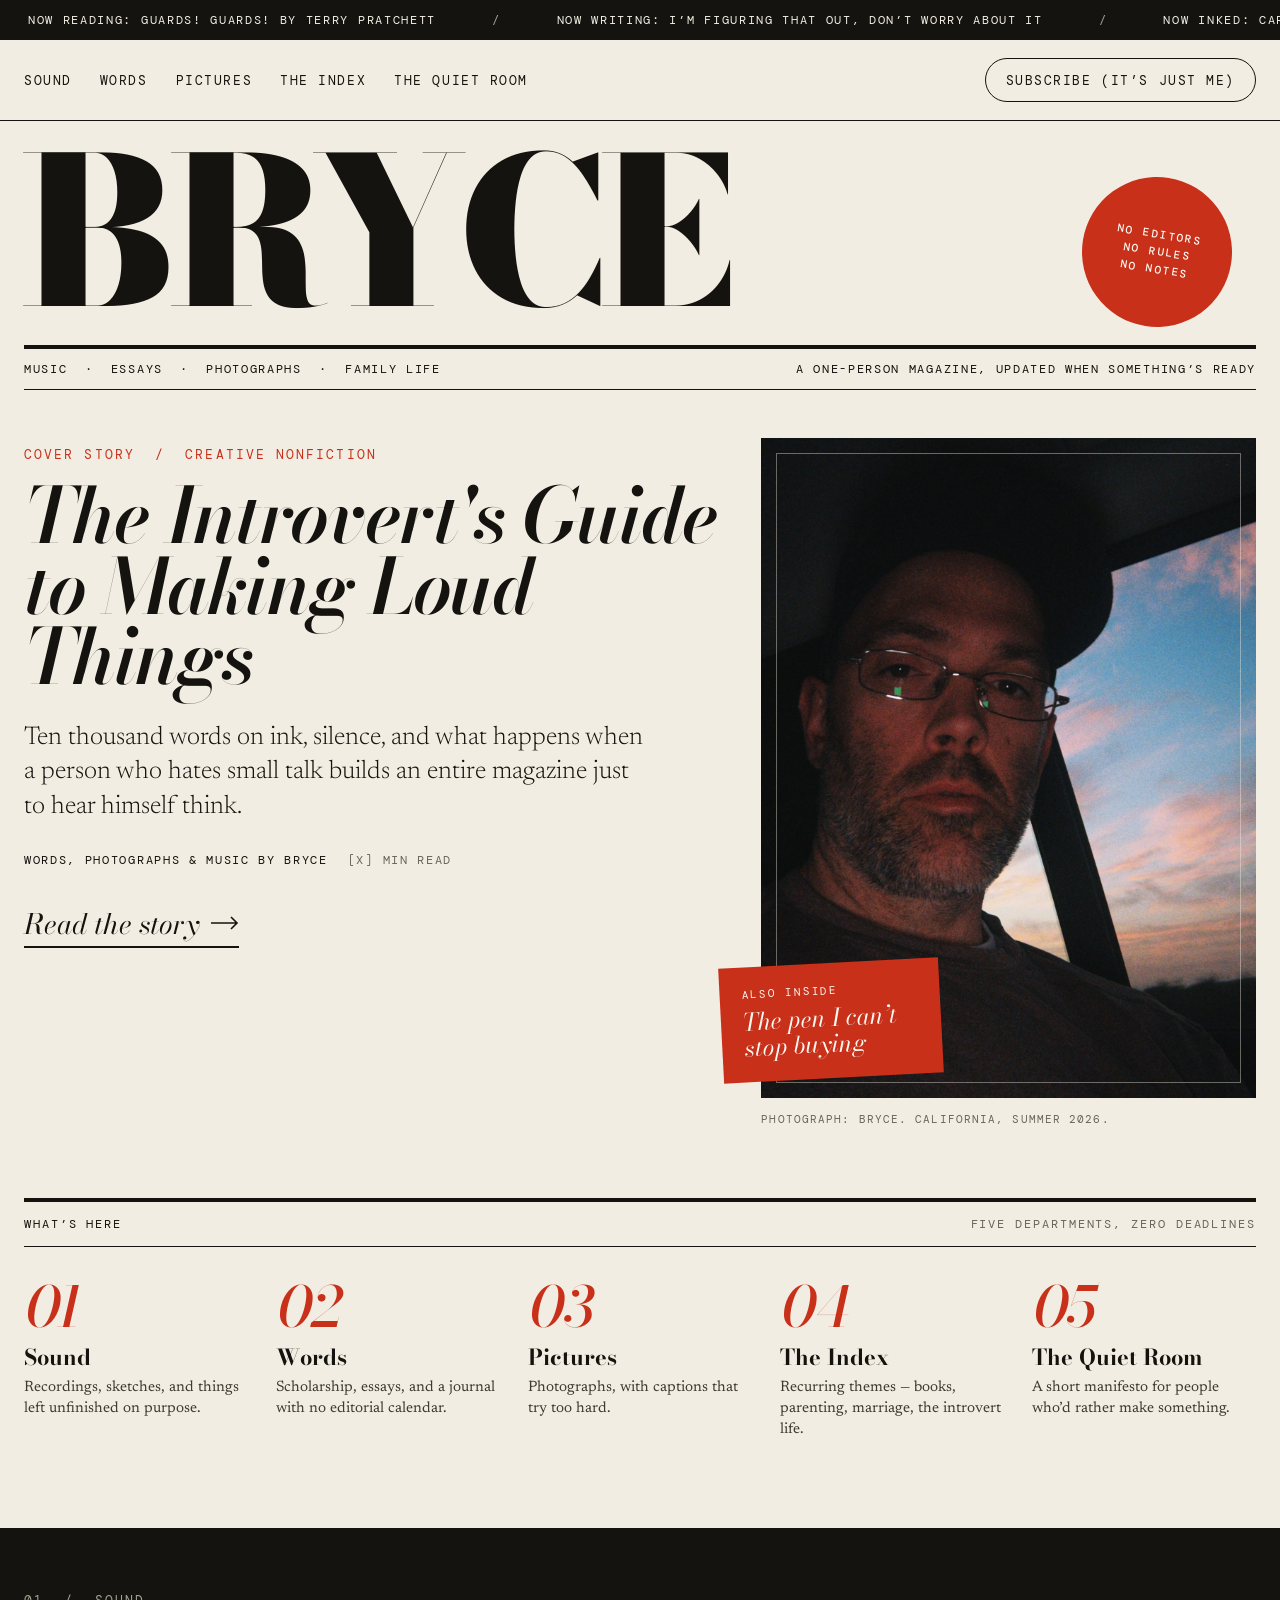
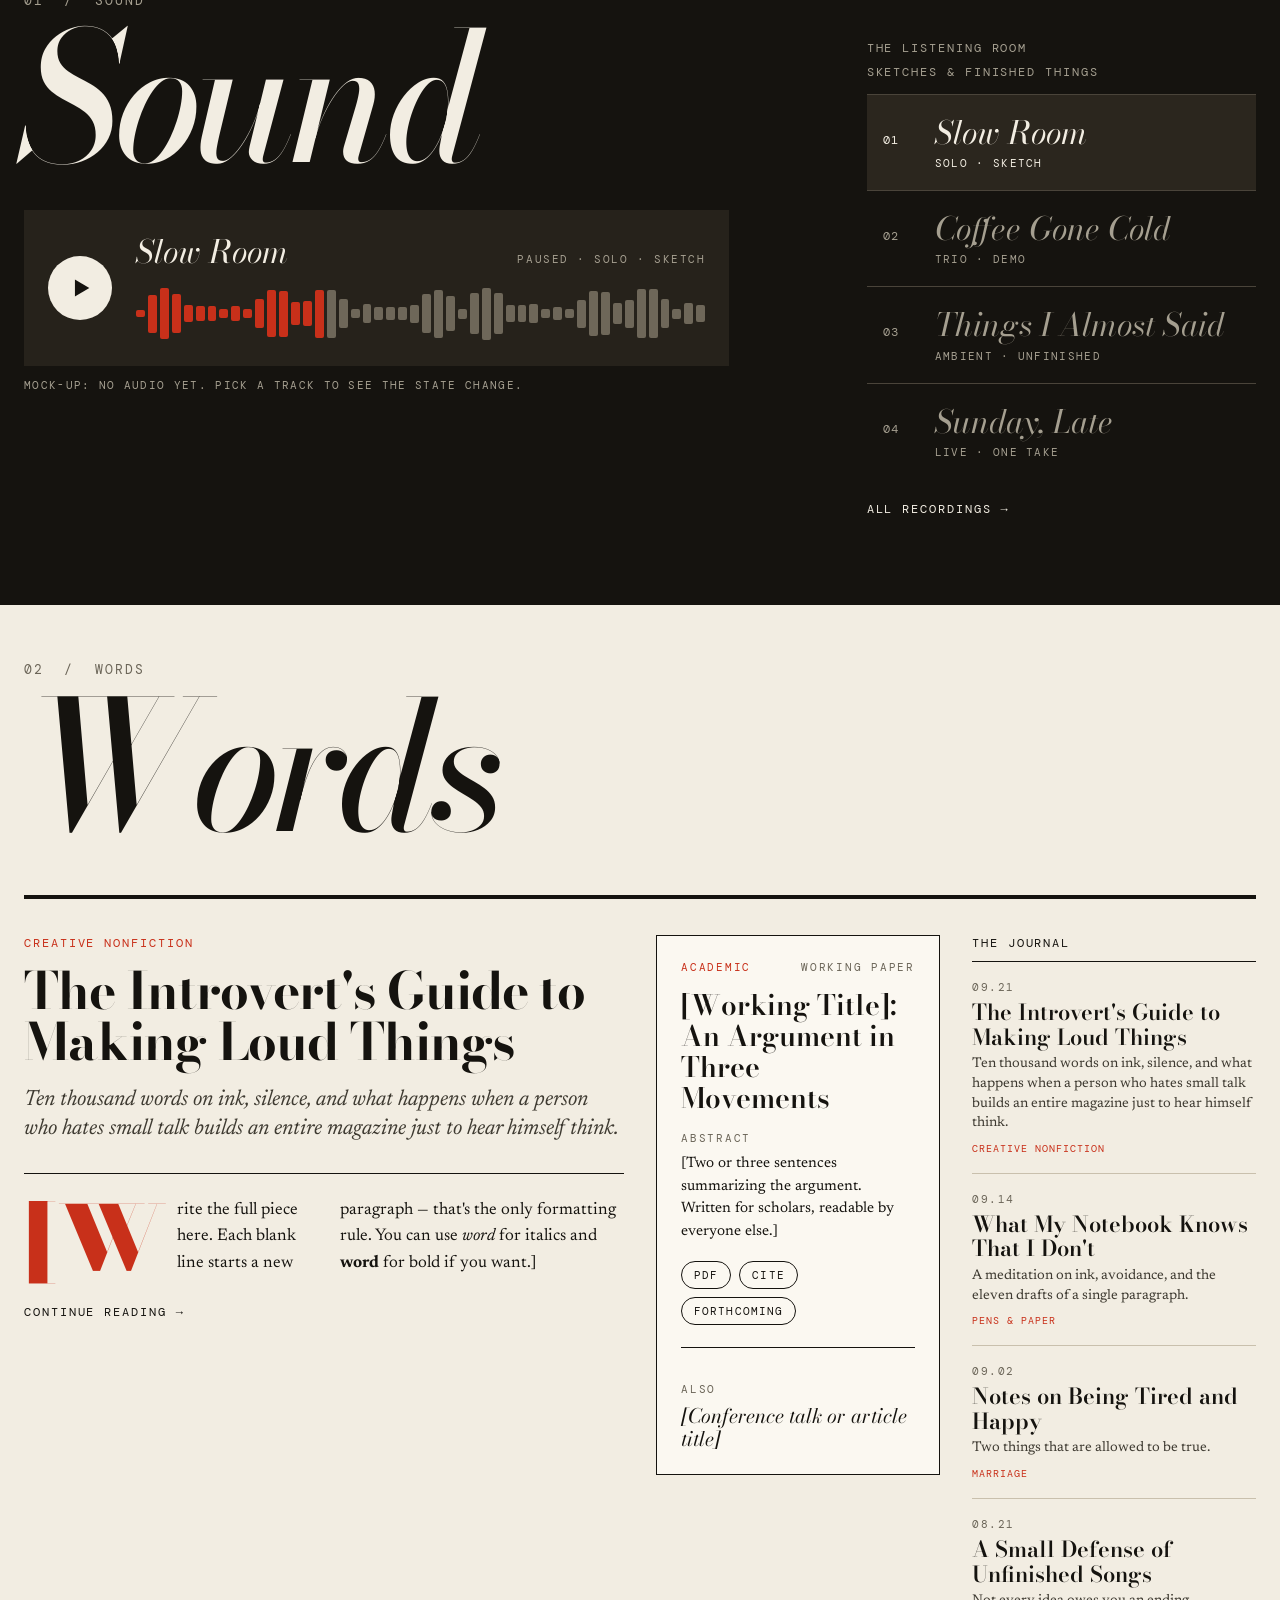
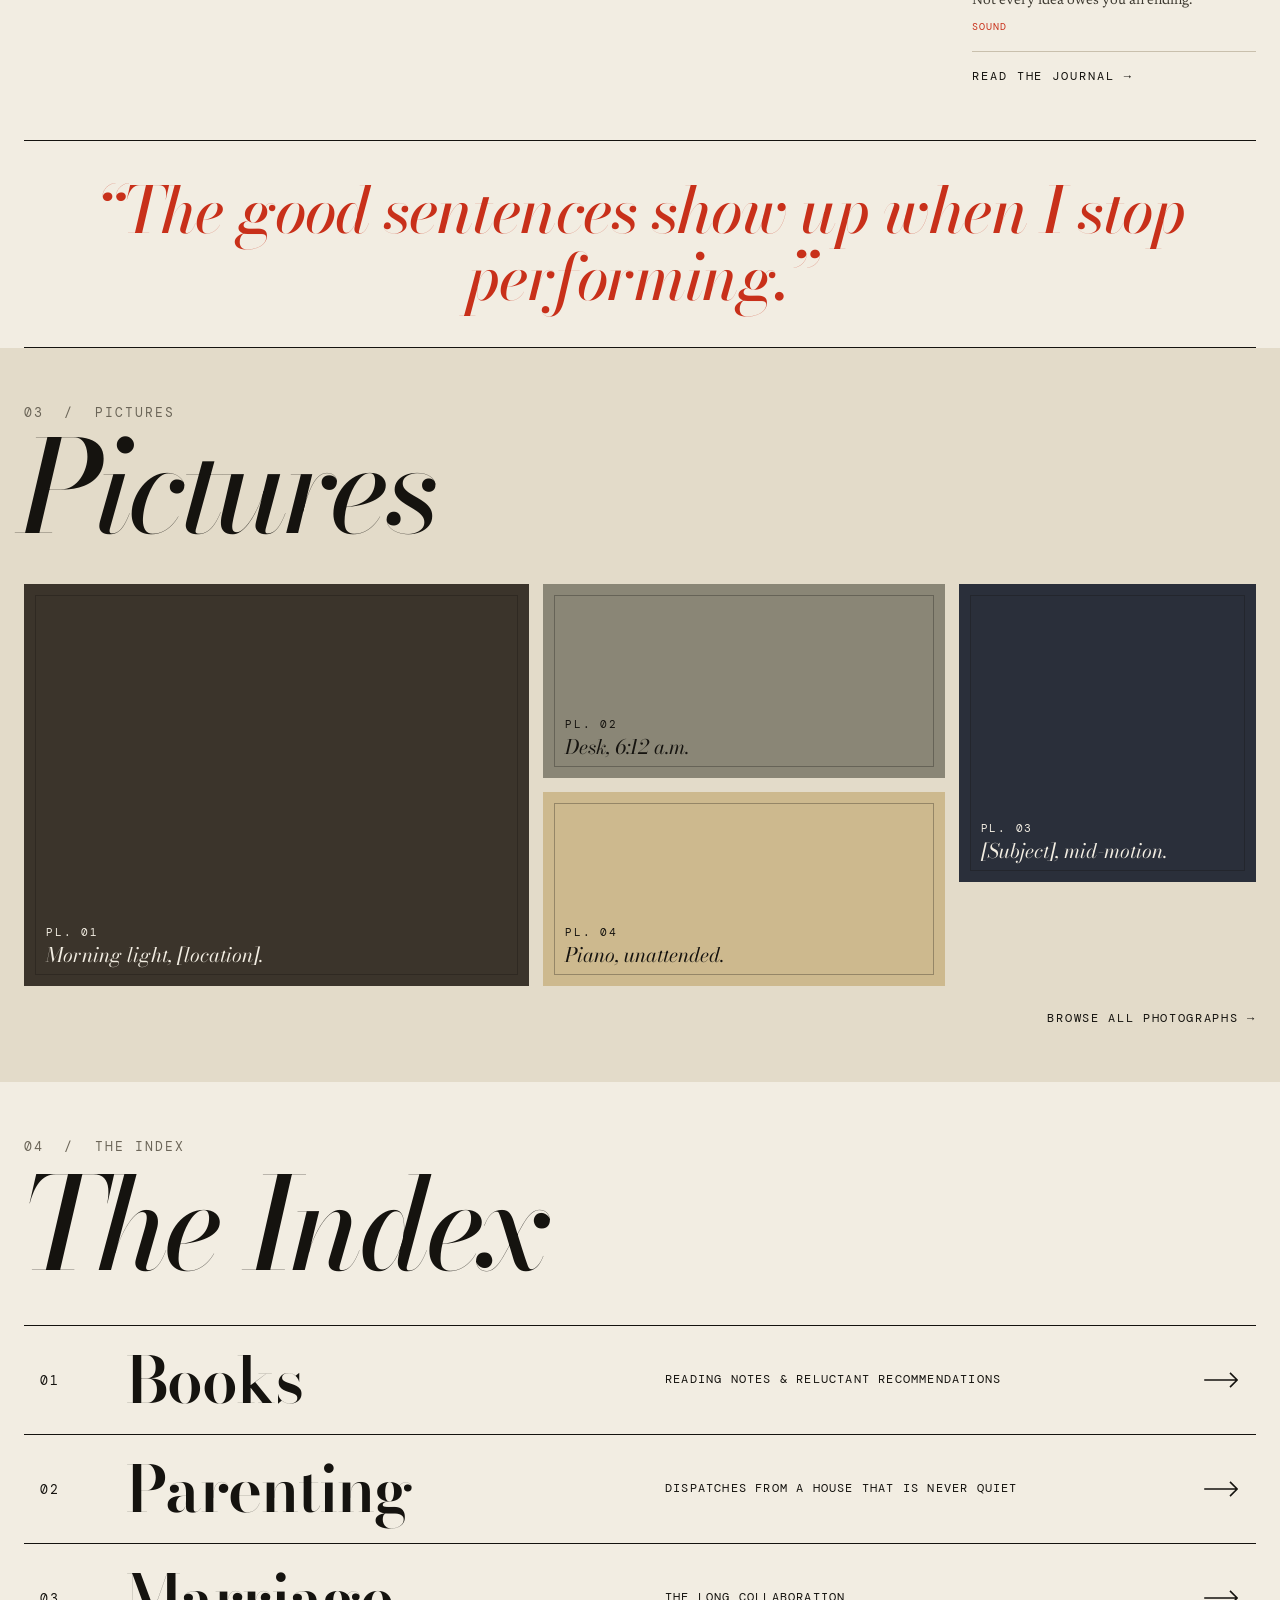
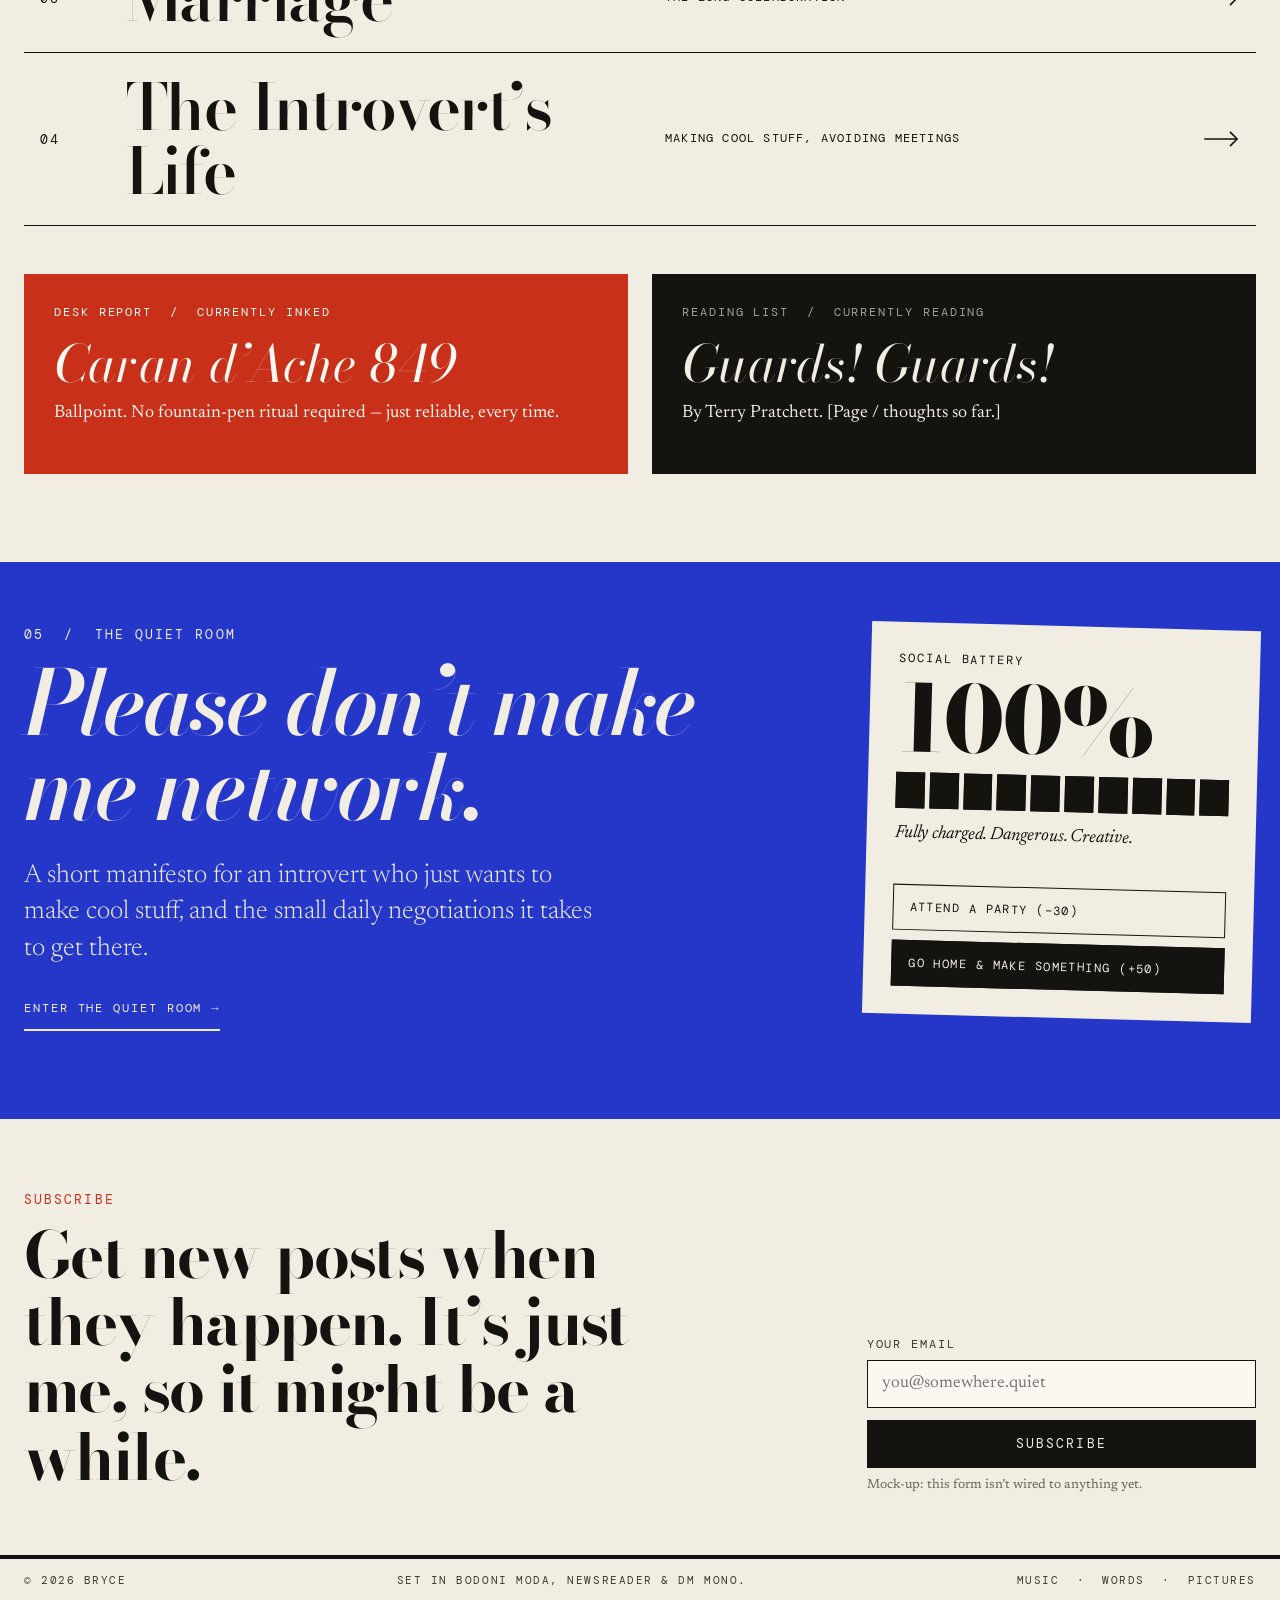
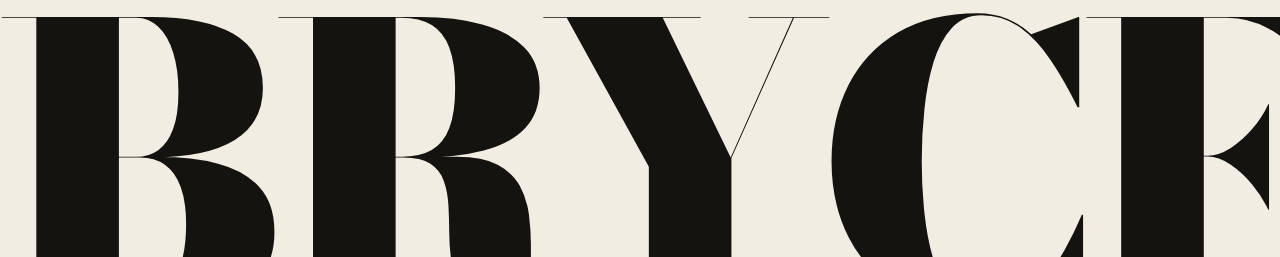
==== commit e07f510c: "Add big Words heading to homepage under Sound Co-Authored-By: Claude Opus 5.5 <noreply@anthropic.com" ====
--- a/index.html
+++ b/index.html
@@ -114,6 +114,11 @@
     </div>
   </div>
 </section>
+
+<div class="dept-hero wrap" style="padding-bottom:0;">
+  <div class="dept-eyebrow">02 &nbsp;/&nbsp; Words</div>
+  <a class="section-link" href="words.html"><h1>Words</h1></a>
+</div>
 
 <section class="words-grid wrap">
   <div class="words-cols">
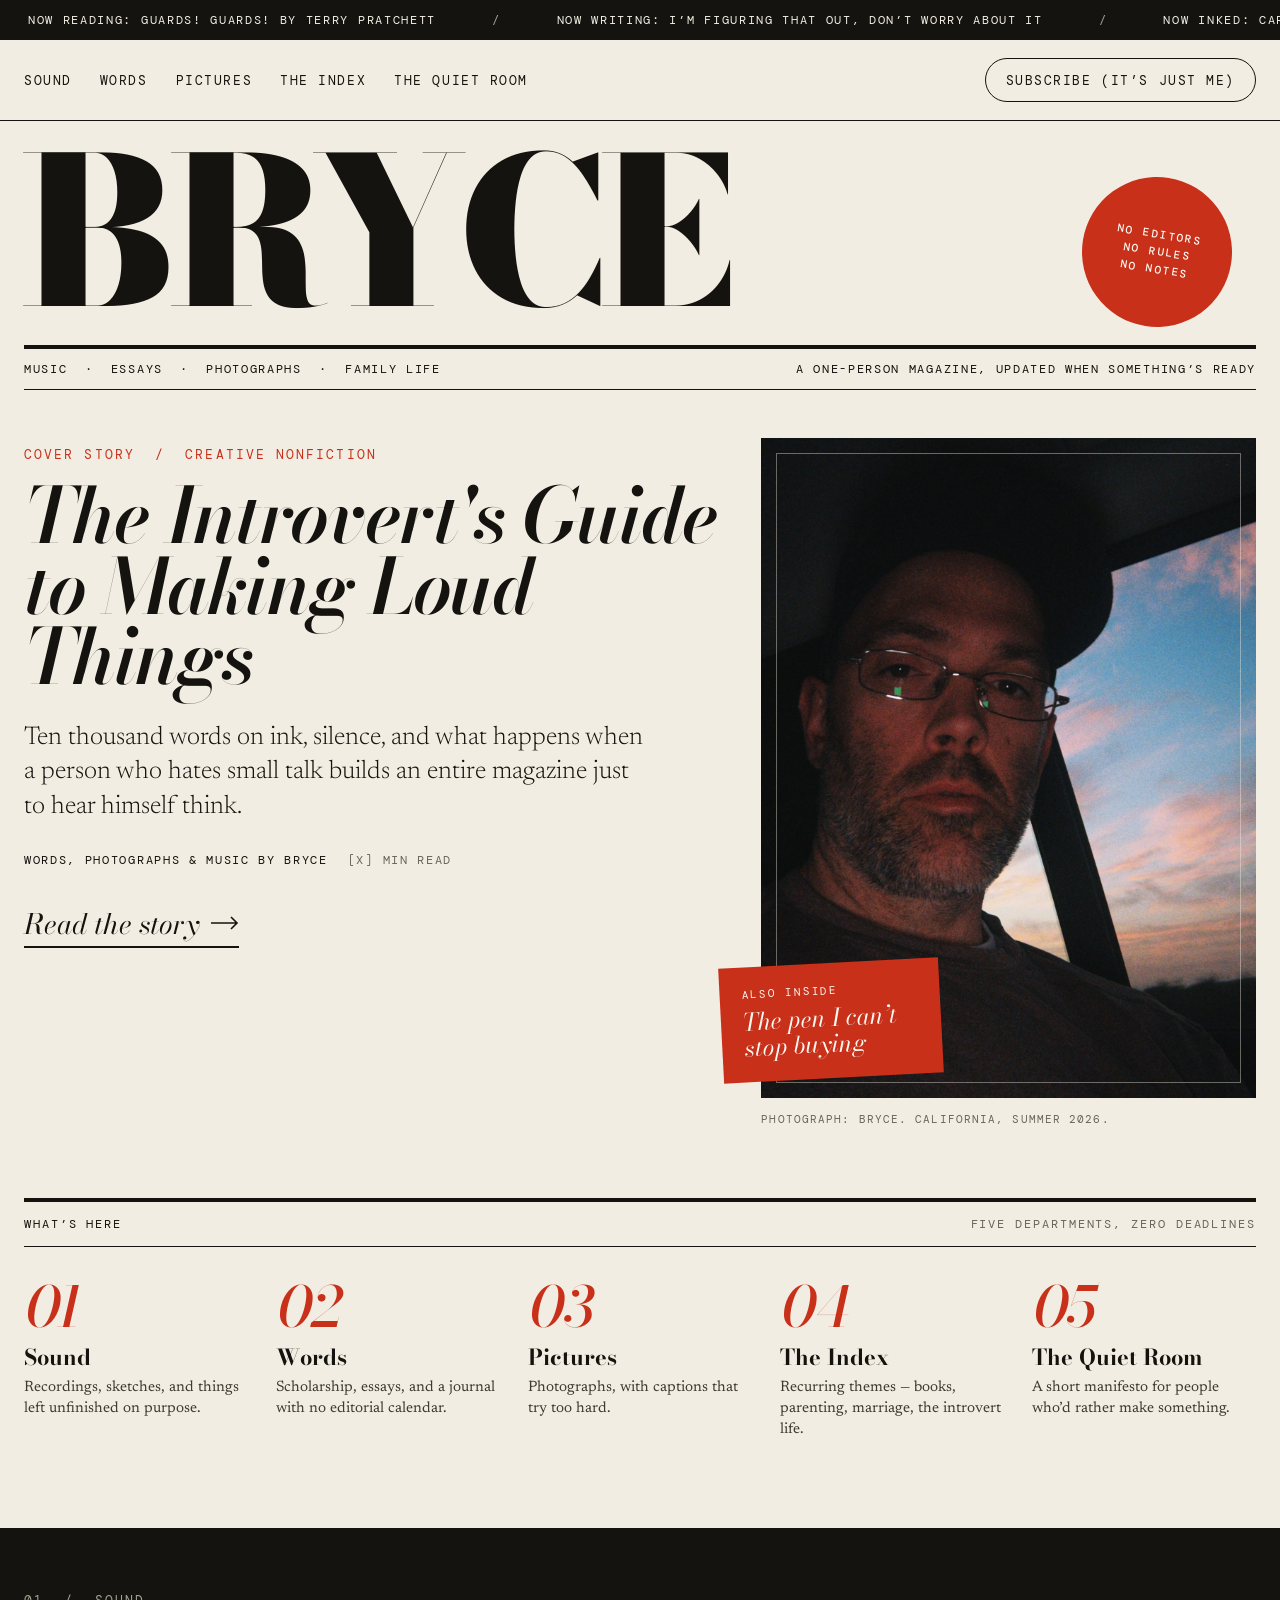
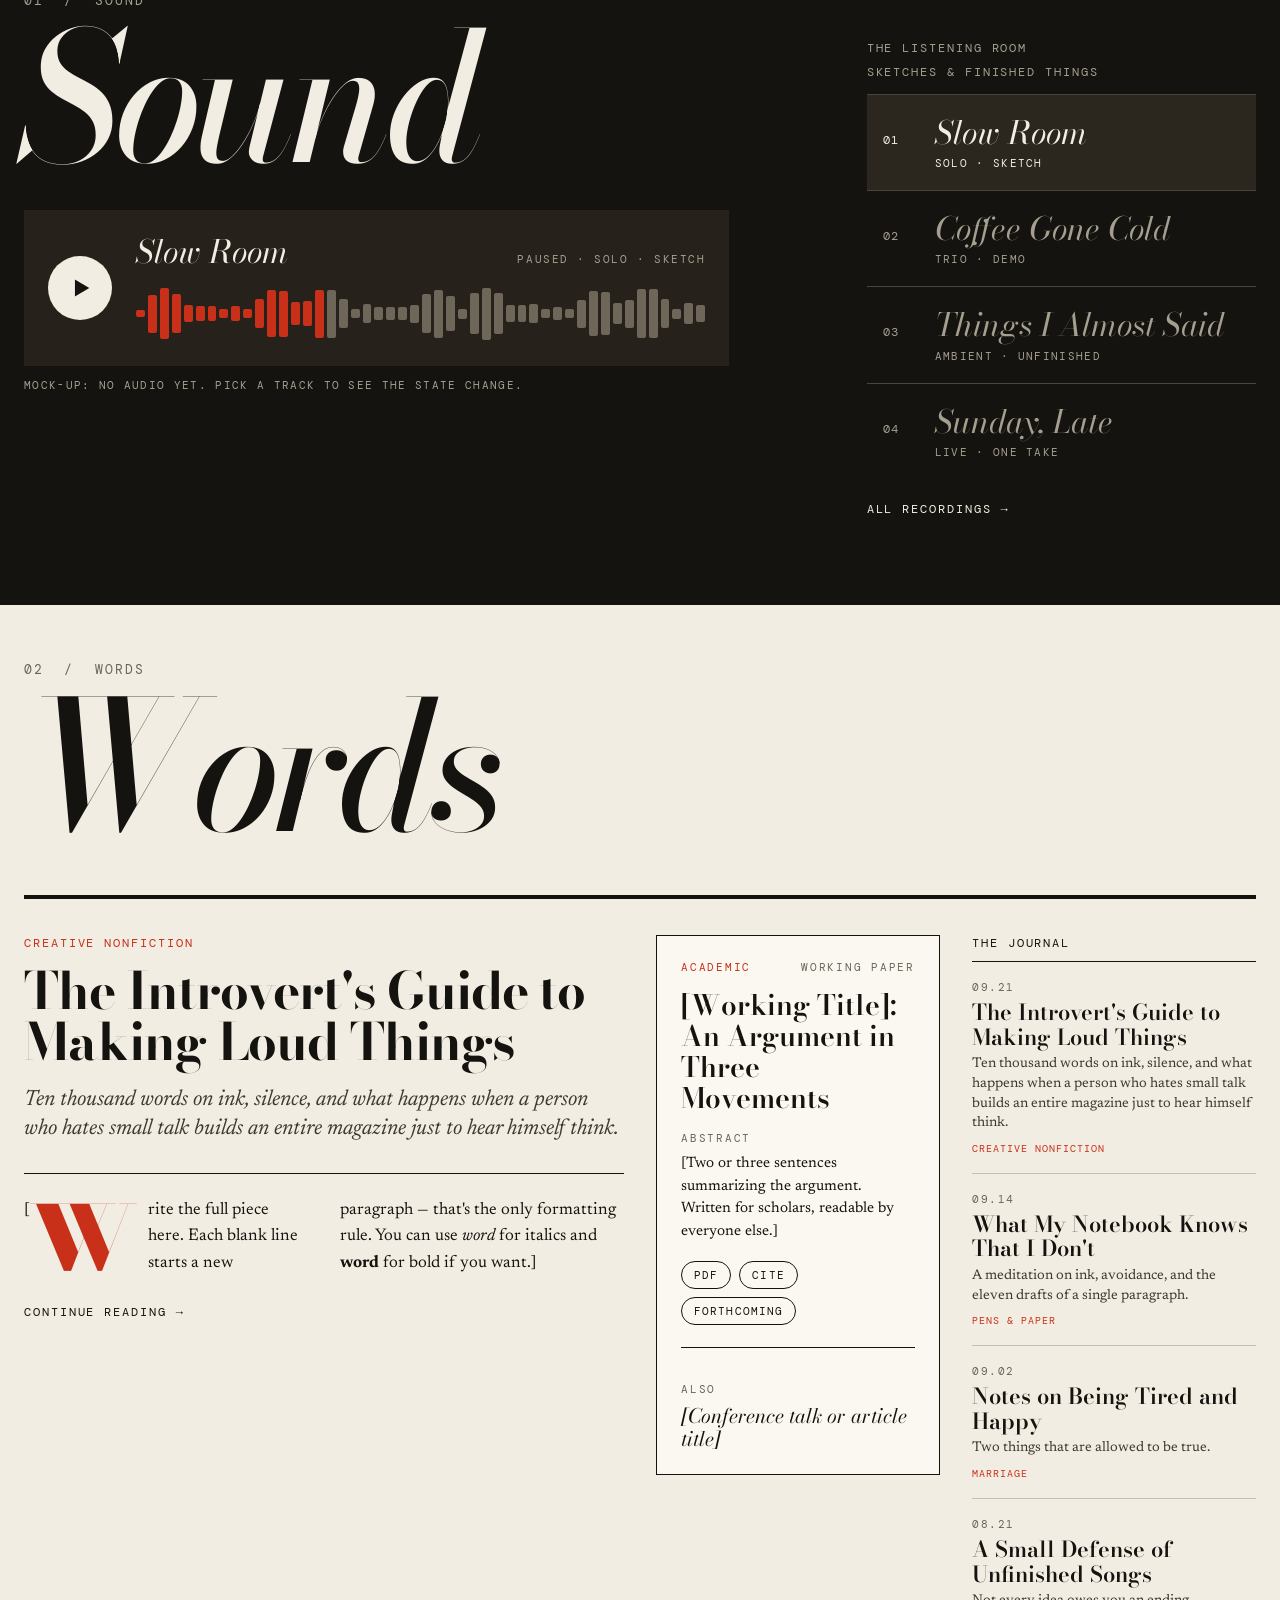
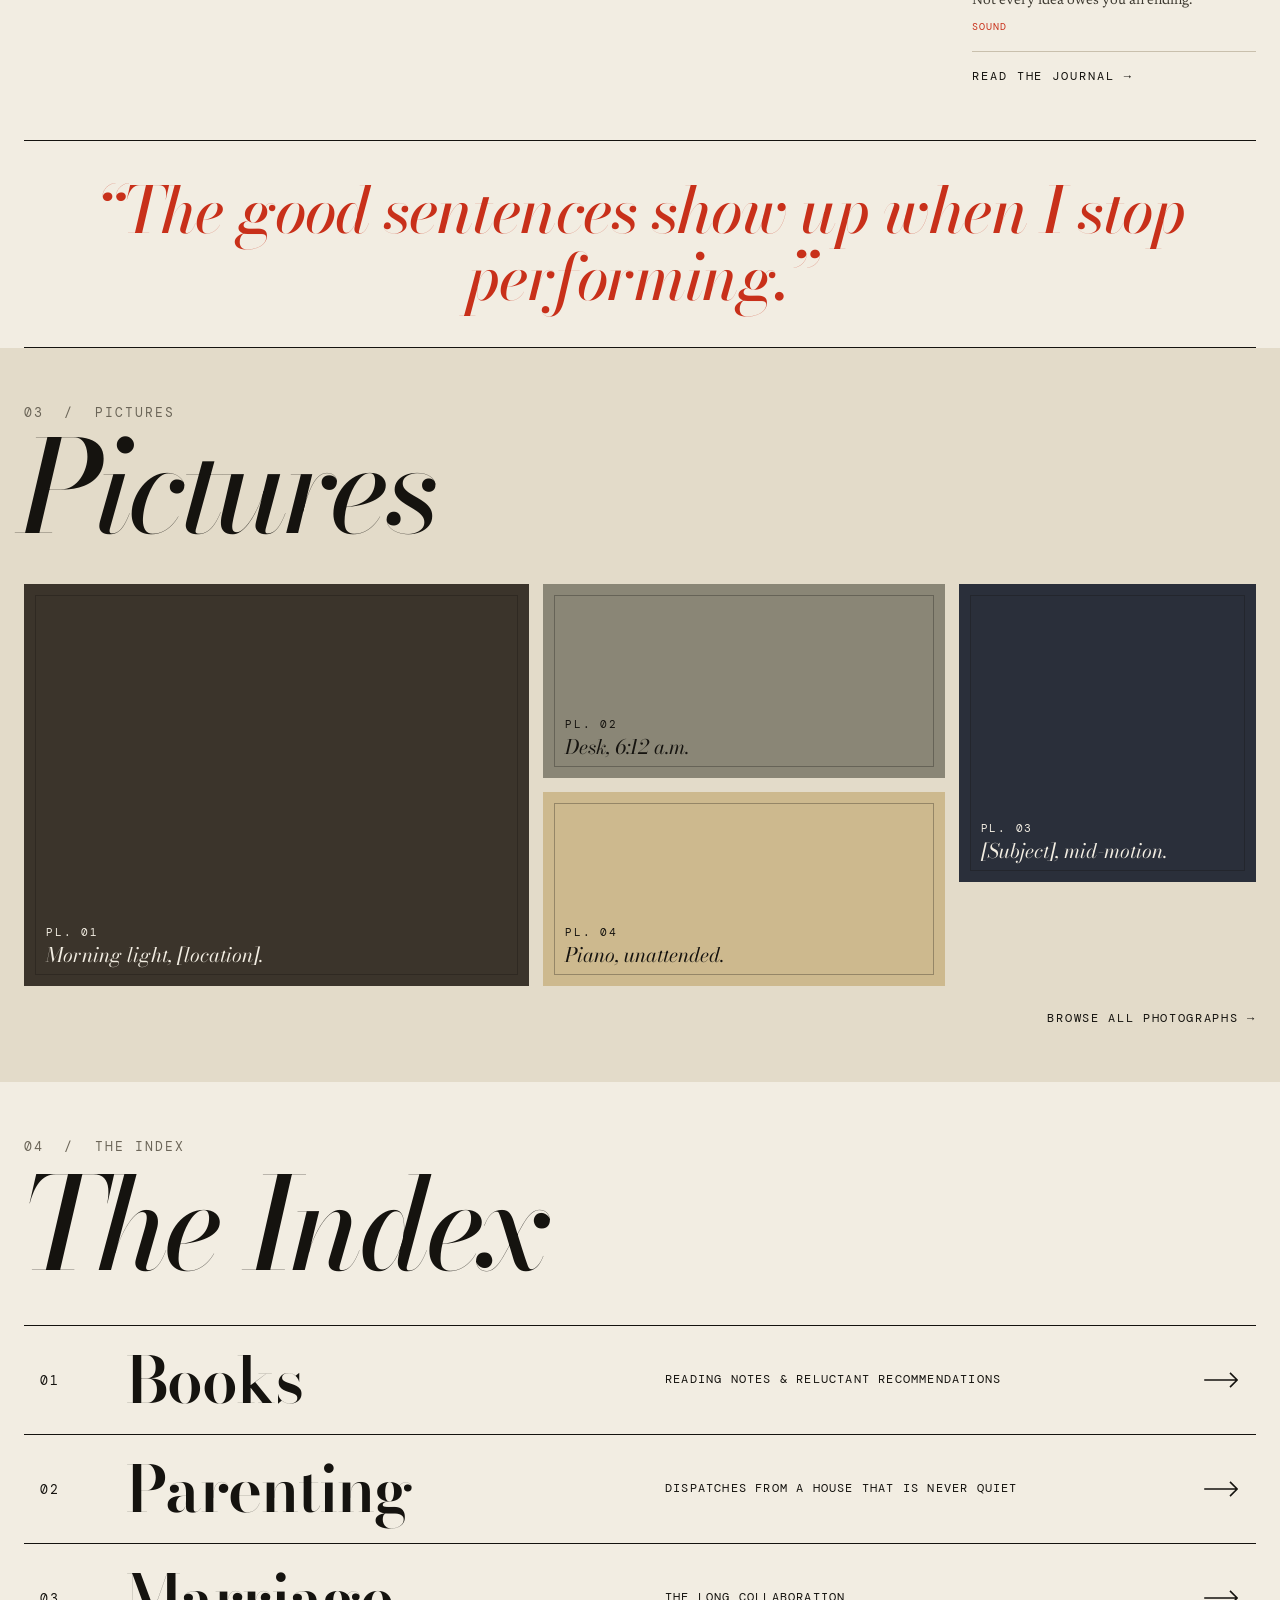
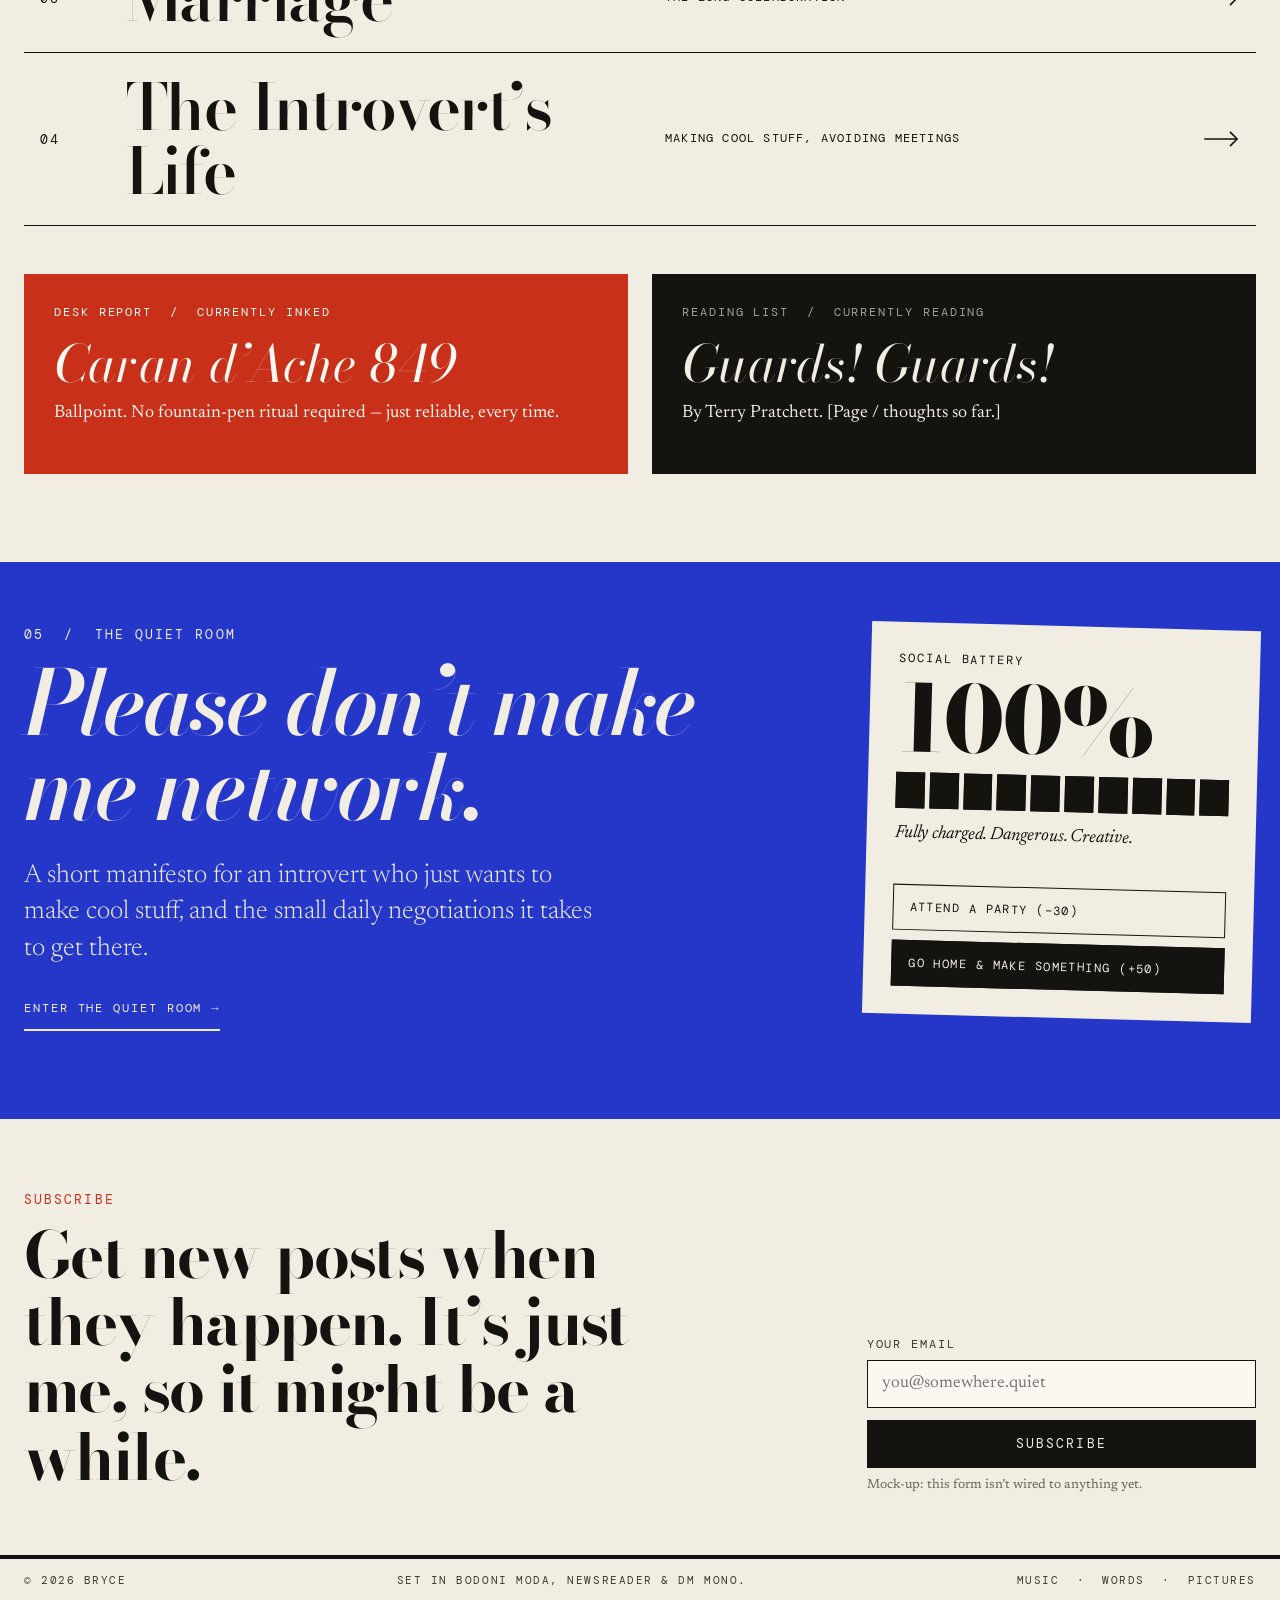
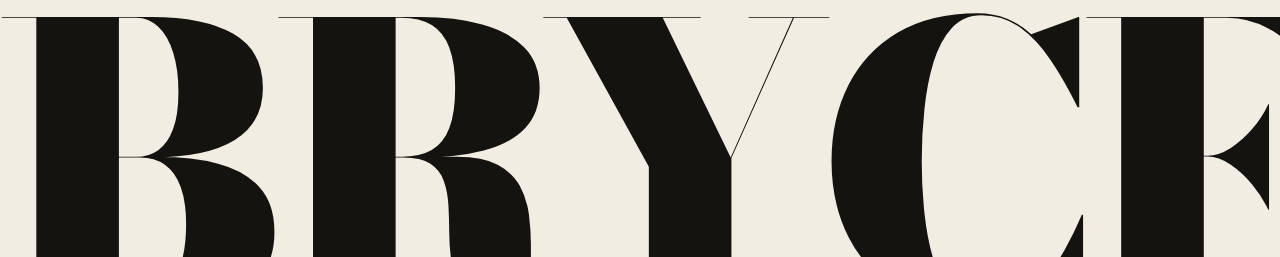
==== commit bd37335c: "Ticker: now listening to Busta Rhymes' new album Co-Authored-By: Claude Opus 5.5 <noreply@anthropic." ====
--- a/index.html
+++ b/index.html
@@ -18,12 +18,12 @@
     <span>Now reading: Guards! Guards! by Terry Pratchett</span>
     <span>Now writing: I’m figuring that out, don’t worry about it</span>
     <span>Now inked: Caran d’Ache 849 Ballpoint</span>
-    <span>Now listening: [album]</span>
+    <span>Now listening: Busta Rhymes’ new album</span>
     <span>No editors. No rules. No paid promotion.</span>
     <span>Now reading: Guards! Guards! by Terry Pratchett</span>
     <span>Now writing: I’m figuring that out, don’t worry about it</span>
     <span>Now inked: Caran d’Ache 849 Ballpoint</span>
-    <span>Now listening: [album]</span>
+    <span>Now listening: Busta Rhymes’ new album</span>
     <span>No editors. No rules. No paid promotion.</span>
   </div>
 </div>
--- a/css/style.css
+++ b/css/style.css
@@ -295,7 +295,8 @@
 .feature .deck { margin: 18px 0 0; font-size: clamp(16px, 2vw, 22px); line-height: 1.35; font-style: italic; color: var(--ink-soft); }
 .feature-body { margin-top: 28px; padding-top: 24px; border-top: 1px solid var(--rule); column-count: 2; column-gap: 32px; font-size: 17px; line-height: 1.55; }
 .feature-body p { margin: 0 0 14px; }
-.dropcap::first-letter { font-family: var(--display); font-weight: 900; font-size: 5.2em; float: left; line-height: 0.78; padding: 6px 10px 0 0; color: var(--accent); }
+.dropcap { font-family: var(--display); font-weight: 900; font-size: 5.2em; float: left; line-height: 0.78; padding: 6px 10px 0 0; color: var(--accent); }
+.dropcap-lead { font-family: var(--serif); font-weight: 400; font-size: 0.19em; vertical-align: top; color: var(--ink); }
 
 .academic { grid-column: 7 / span 3; background: var(--cream-card); border: 1.5px solid var(--rule); padding: 24px; }
 .academic-head { display: flex; justify-content: space-between; font-family: var(--mono); font-size: 11px; letter-spacing: 0.16em; text-transform: uppercase; }
